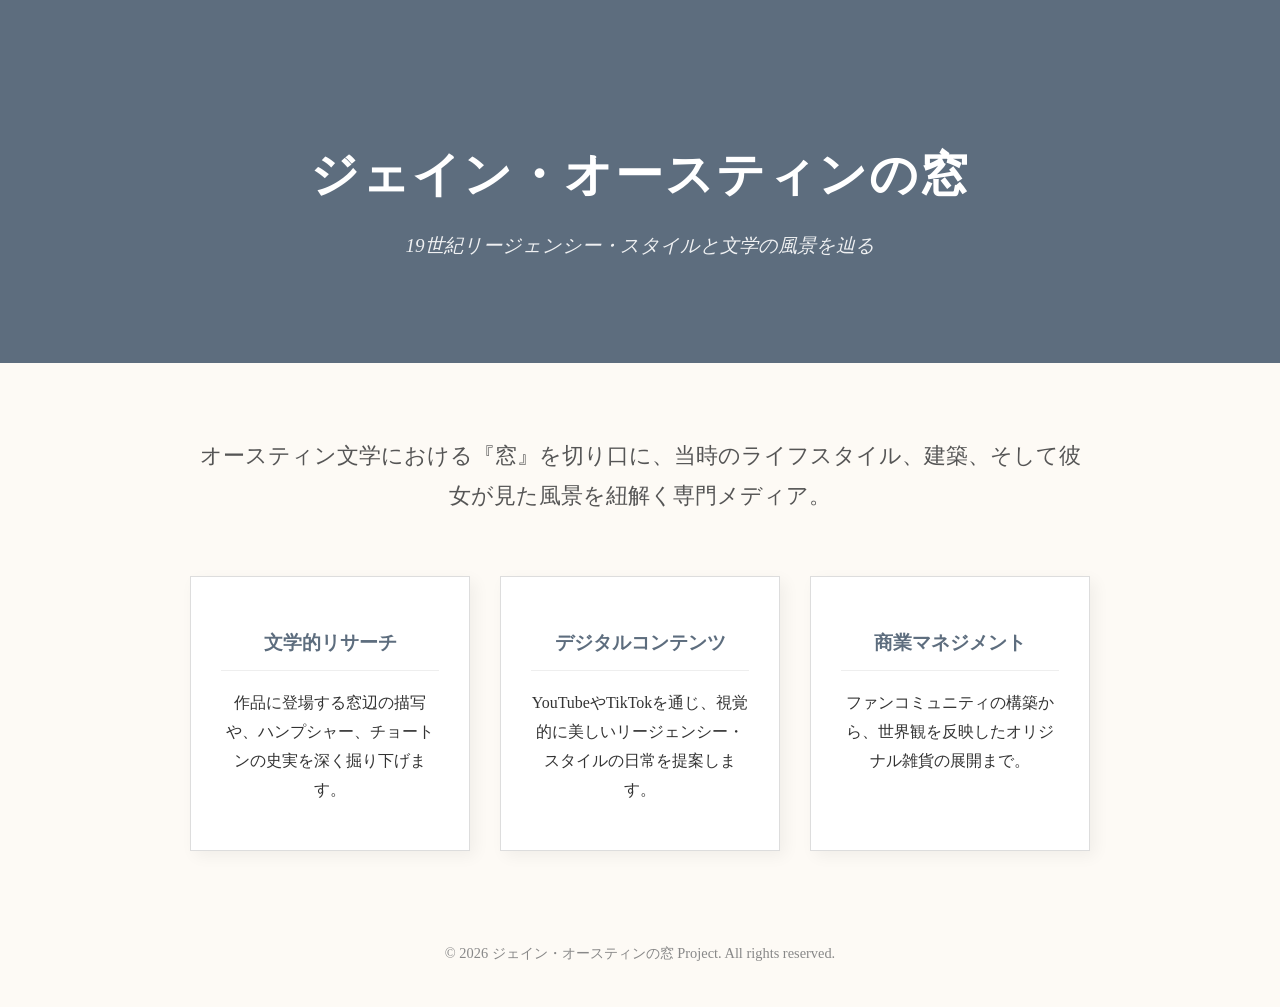
==== index.html @ fbbb4df1 "Initial commit: Jane Austen's Window site generator" ====
<!DOCTYPE html>
    <html lang="ja">
    <head>
        <meta charset="UTF-8">
        <meta name="viewport" content="width=device-width, initial-scale=1.0">
        <title>ジェイン・オースティンの窓</title>
        <style>
            body {
                font-family: 'Georgia', 'Times New Roman', serif;
                background-color: #fdfaf5;
                color: #333;
                line-height: 1.8;
                margin: 0;
                padding: 0;
            }
            header {
                text-align: center;
                padding: 100px 20px;
                background-color: #5d6d7e;
                color: white;
            }
            h1 { font-size: 3em; margin-bottom: 10px; letter-spacing: 2px; }
            .subtitle { font-style: italic; font-size: 1.2em; opacity: 0.9; }
            .container { max-width: 900px; margin: 0 auto; padding: 50px 20px; }
            .concept { text-align: center; font-size: 1.4em; margin-bottom: 60px; color: #555; }
            .grid { display: grid; grid-template-columns: repeat(auto-fit, minmax(250px, 1fr)); gap: 30px; }
            .card {
                background: white;
                padding: 30px;
                border: 1px solid #ddd;
                box-shadow: 5px 5px 15px rgba(0,0,0,0.05);
                text-align: center;
                transition: transform 0.3s;
            }
            .card:hover { transform: translateY(-10px); }
            .card h3 { color: #5d6d7e; border-bottom: 1px solid #eee; padding-bottom: 10px; }
            footer { text-align: center; padding: 40px; font-size: 0.9em; color: #888; }
        </style>
    </head>
    <body>
        <header>
            <h1>ジェイン・オースティンの窓</h1>
            <div class="subtitle">19世紀リージェンシー・スタイルと文学の風景を辿る</div>
        </header>
        <div class="container">
            <p class="concept">オースティン文学における『窓』を切り口に、当時のライフスタイル、建築、そして彼女が見た風景を紐解く専門メディア。</p>
            <div class="grid">
                <div class="card"><h3>文学的リサーチ</h3><p>作品に登場する窓辺の描写や、ハンプシャー、チョートンの史実を深く掘り下げます。</p></div><div class="card"><h3>デジタルコンテンツ</h3><p>YouTubeやTikTokを通じ、視覚的に美しいリージェンシー・スタイルの日常を提案します。</p></div><div class="card"><h3>商業マネジメント</h3><p>ファンコミュニティの構築から、世界観を反映したオリジナル雑貨の展開まで。</p></div>
            </div>
        </div>
        <footer>
            &copy; 2026 ジェイン・オースティンの窓 Project. All rights reserved.
        </footer>
    </body>
    </html>
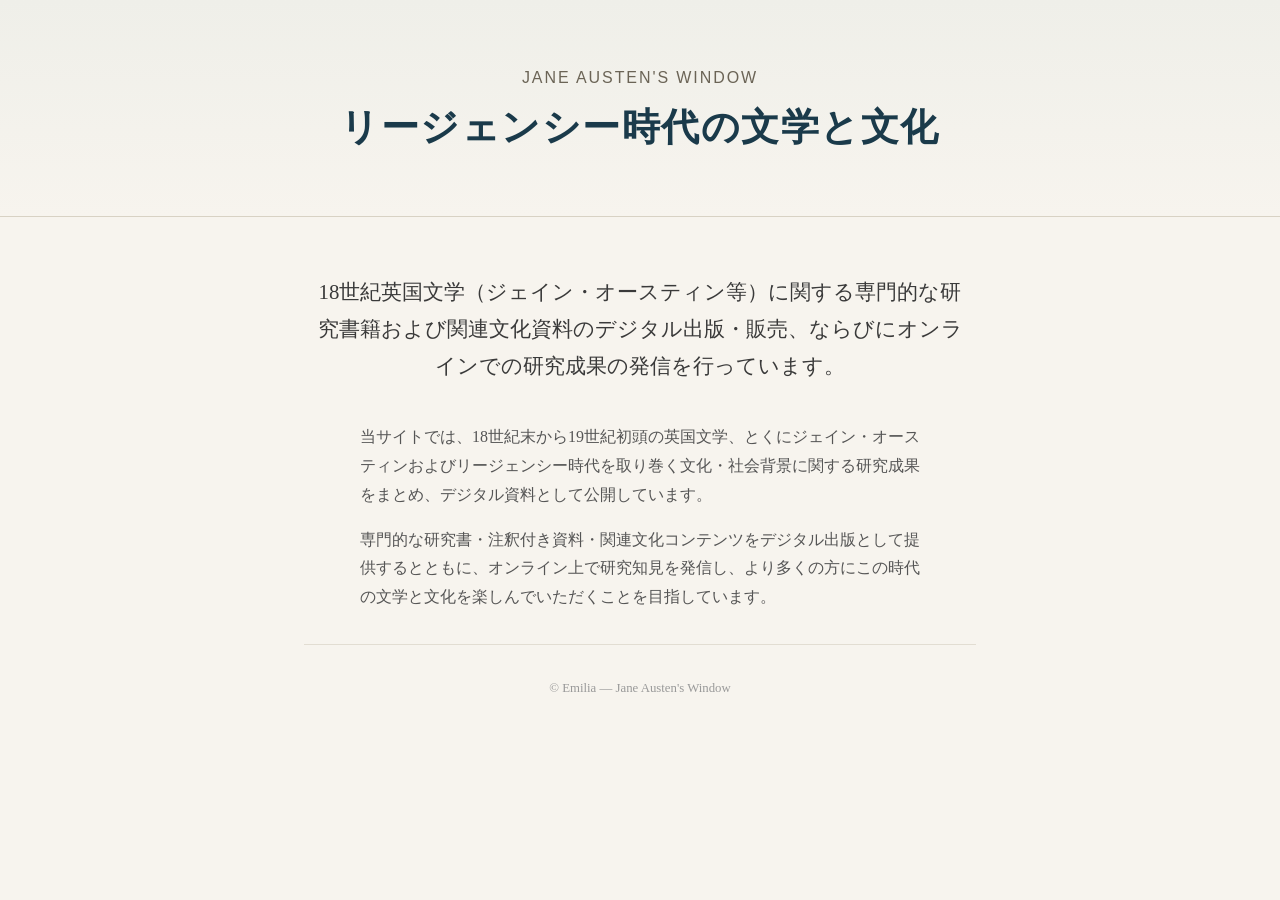
==== commit 8a6beec4: "Add Search Console verification meta tags (Google + Bing)" ====
--- a/index.html
+++ b/index.html
@@ -1,57 +1,90 @@
+<!DOCTYPE html>
+<html lang="ja">
+<head>
+  <meta charset="UTF-8" />
+  <meta name="viewport" content="width=device-width, initial-scale=1.0" />
+  <meta name="google-site-verification" content="xGAwkhV1ob1bJcfaBiIrA6Kj3ZLJFBhFjrXbIPzJarM" />
+  <meta name="msvalidate.01" content="890E3958A954E28F83073411686530C4" />
+  <title>リージェンシー時代の文学と文化 — Emilia</title>
+  <style>
+    * { margin: 0; padding: 0; box-sizing: border-box; }
+    body {
+      font-family: 'Georgia', 'Hiragino Mincho ProN', 'Yu Mincho', serif;
+      background: #f7f4ee;
+      color: #2b2b2b;
+      line-height: 1.8;
+    }
+    .hero {
+      background: linear-gradient(180deg, #efefe9 0%, #f7f4ee 100%);
+      border-bottom: 1px solid #d8d2c4;
+      text-align: center;
+      padding: 4rem 1.5rem 3rem;
+    }
+    .hero h1 {
+      font-size: 2.4rem;
+      font-weight: 700;
+      letter-spacing: 0.04em;
+      color: #1a3a4a;
+      margin-bottom: 0.35rem;
+    }
+    .hero .sub {
+      font-size: 1rem;
+      color: #6b6456;
+      letter-spacing: 0.12em;
+      text-transform: uppercase;
+      font-family: 'Helvetica Neue', 'Arial', sans-serif;
+    }
+    .main {
+      max-width: 720px;
+      margin: 0 auto;
+      padding: 3.5rem 1.5rem 5rem;
+      text-align: center;
+    }
+    .summary {
+      font-size: 1.3rem;
+      color: #3a3a3a;
+      margin-bottom: 2.4rem;
+      padding: 0 0.5rem;
+    }
+    .about {
+      text-align: left;
+      max-width: 560px;
+      margin: 0 auto 2rem;
+      font-size: 1rem;
+      color: #555;
+    }
+    .about p { margin-bottom: 1rem; }
+    .footer {
+      text-align: center;
+      font-size: 0.8rem;
+      color: #999;
+      padding: 2rem 1rem;
+      border-top: 1px solid #e2ddd2;
+      margin-top: 2rem;
+    }
+  </style>
+</head>
+<body>
 
-    <!DOCTYPE html>
-    <html lang="ja">
-    <head>
-        <meta charset="UTF-8">
-        <meta name="viewport" content="width=device-width, initial-scale=1.0">
-        <title>ジェイン・オースティンの窓</title>
-        <style>
-            body {
-                font-family: 'Georgia', 'Times New Roman', serif;
-                background-color: #fdfaf5;
-                color: #333;
-                line-height: 1.8;
-                margin: 0;
-                padding: 0;
-            }
-            header {
-                text-align: center;
-                padding: 100px 20px;
-                background-color: #5d6d7e;
-                color: white;
-            }
-            h1 { font-size: 3em; margin-bottom: 10px; letter-spacing: 2px; }
-            .subtitle { font-style: italic; font-size: 1.2em; opacity: 0.9; }
-            .container { max-width: 900px; margin: 0 auto; padding: 50px 20px; }
-            .concept { text-align: center; font-size: 1.4em; margin-bottom: 60px; color: #555; }
-            .grid { display: grid; grid-template-columns: repeat(auto-fit, minmax(250px, 1fr)); gap: 30px; }
-            .card {
-                background: white;
-                padding: 30px;
-                border: 1px solid #ddd;
-                box-shadow: 5px 5px 15px rgba(0,0,0,0.05);
-                text-align: center;
-                transition: transform 0.3s;
-            }
-            .card:hover { transform: translateY(-10px); }
-            .card h3 { color: #5d6d7e; border-bottom: 1px solid #eee; padding-bottom: 10px; }
-            footer { text-align: center; padding: 40px; font-size: 0.9em; color: #888; }
-        </style>
-    </head>
-    <body>
-        <header>
-            <h1>ジェイン・オースティンの窓</h1>
-            <div class="subtitle">19世紀リージェンシー・スタイルと文学の風景を辿る</div>
-        </header>
-        <div class="container">
-            <p class="concept">オースティン文学における『窓』を切り口に、当時のライフスタイル、建築、そして彼女が見た風景を紐解く専門メディア。</p>
-            <div class="grid">
-                <div class="card"><h3>文学的リサーチ</h3><p>作品に登場する窓辺の描写や、ハンプシャー、チョートンの史実を深く掘り下げます。</p></div><div class="card"><h3>デジタルコンテンツ</h3><p>YouTubeやTikTokを通じ、視覚的に美しいリージェンシー・スタイルの日常を提案します。</p></div><div class="card"><h3>商業マネジメント</h3><p>ファンコミュニティの構築から、世界観を反映したオリジナル雑貨の展開まで。</p></div>
-            </div>
-        </div>
-        <footer>
-            &copy; 2026 ジェイン・オースティンの窓 Project. All rights reserved.
-        </footer>
-    </body>
-    </html>
-    +  <header class="hero">
+    <p class="sub">Jane Austen's Window</p>
+    <h1>リージェンシー時代の文学と文化</h1>
+  </header>
+
+  <main class="main">
+    <p class="summary">
+      18世紀英国文学（ジェイン・オースティン等）に関する専門的な研究書籍および関連文化資料のデジタル出版・販売、ならびにオンラインでの研究成果の発信を行っています。
+    </p>
+
+    <section class="about">
+      <p>当サイトでは、18世紀末から19世紀初頭の英国文学、とくにジェイン・オースティンおよびリージェンシー時代を取り巻く文化・社会背景に関する研究成果をまとめ、デジタル資料として公開しています。</p>
+      <p>専門的な研究書・注釈付き資料・関連文化コンテンツをデジタル出版として提供するとともに、オンライン上で研究知見を発信し、より多くの方にこの時代の文学と文化を楽しんでいただくことを目指しています。</p>
+    </section>
+
+    <div class="footer">
+      © Emilia — Jane Austen's Window
+    </div>
+  </main>
+
+</body>
+</html>
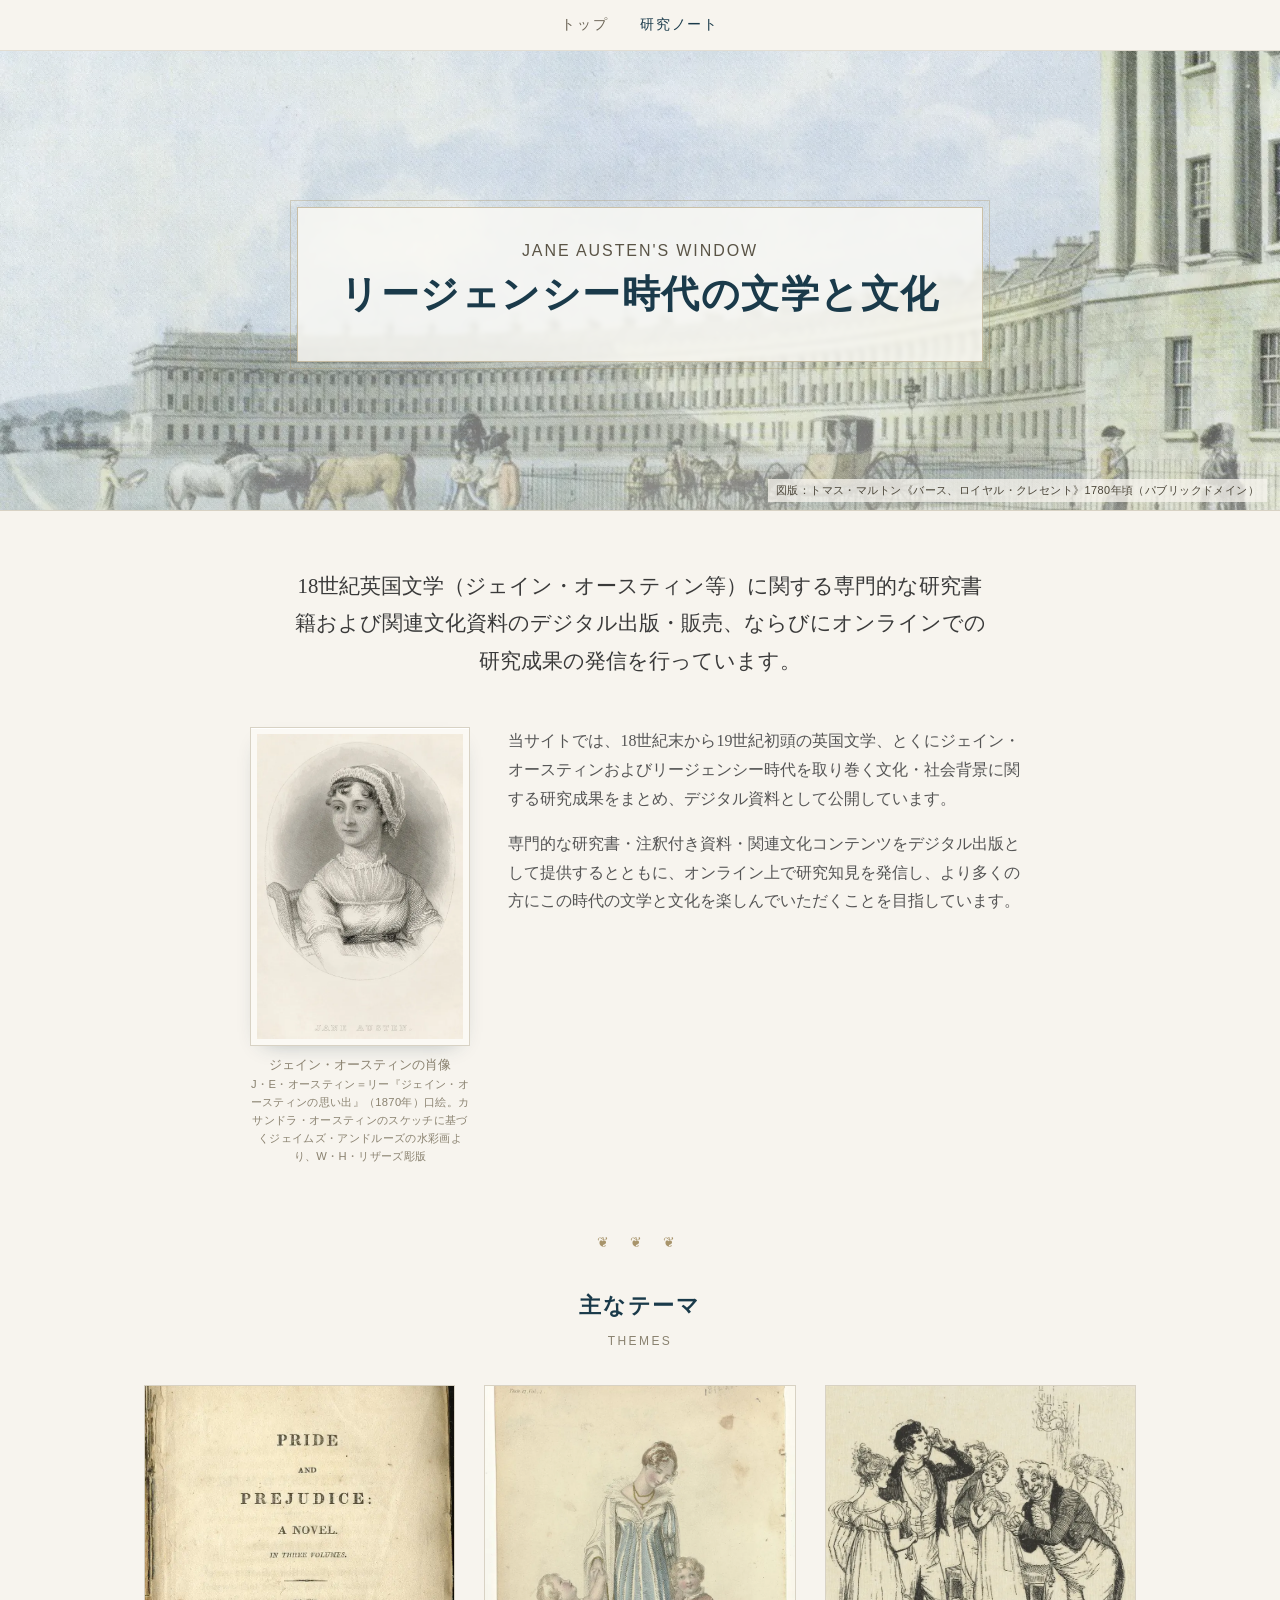
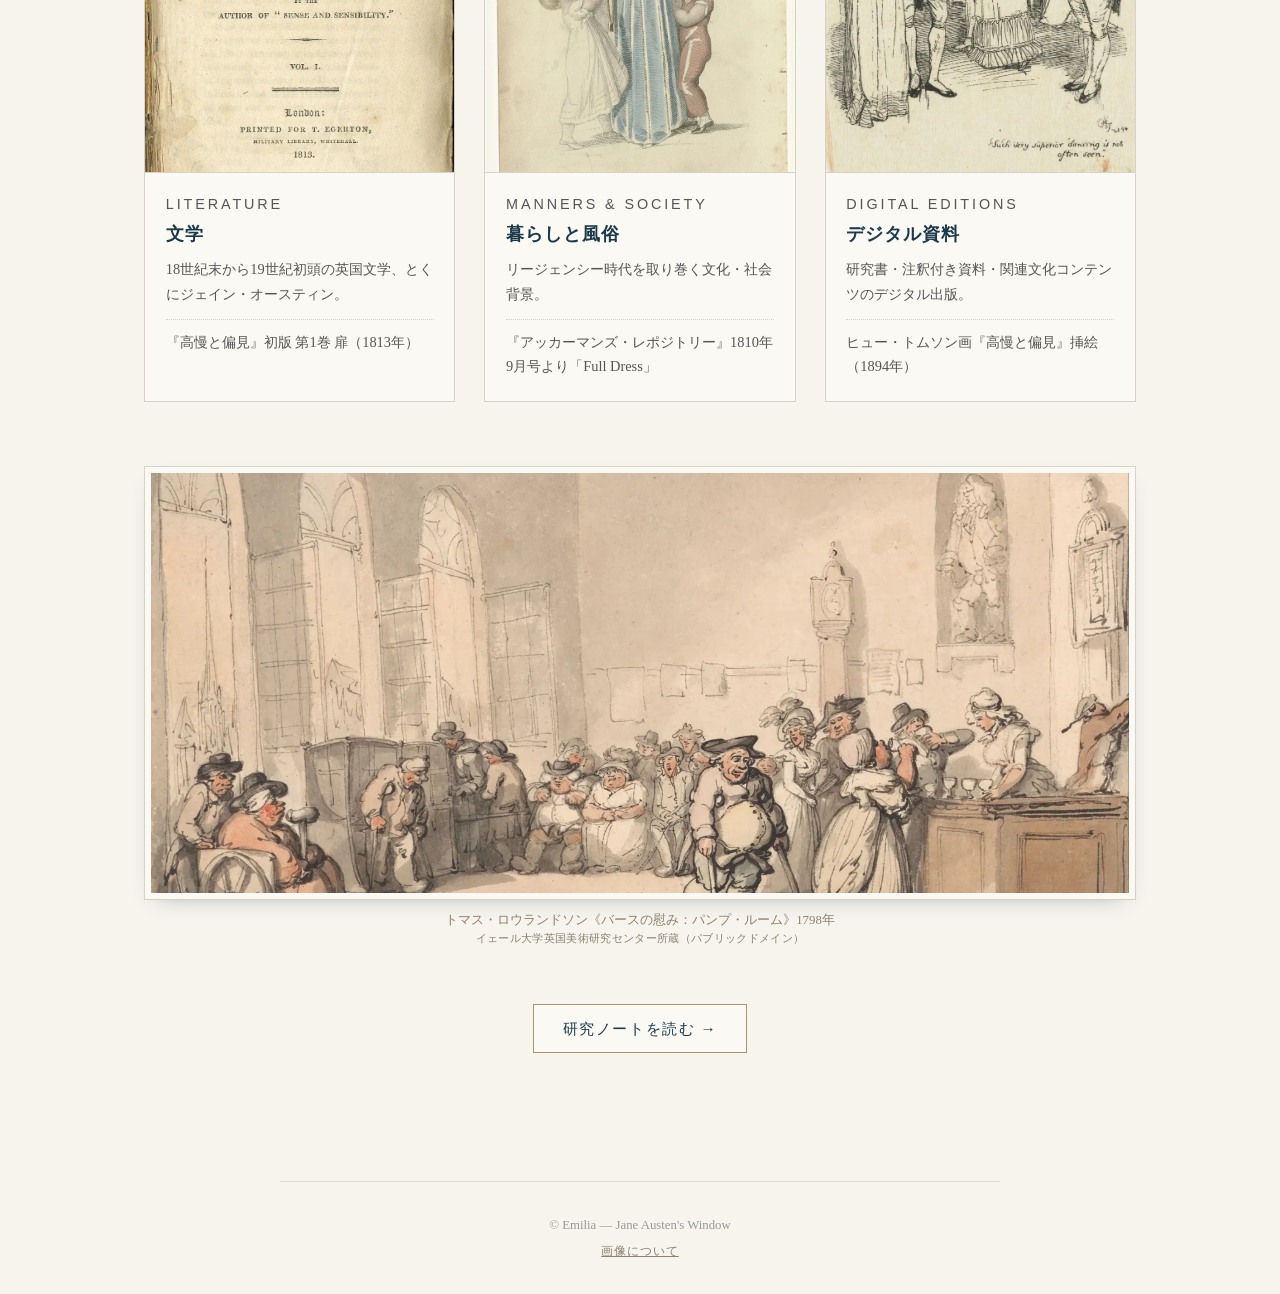
==== commit 0db47c7d: "Replace the homepage with the redesigned static site. Serve the archive's HTML, CSS, images, notes, " ====
--- a/index.html
+++ b/index.html
@@ -5,86 +5,197 @@
   <meta name="viewport" content="width=device-width, initial-scale=1.0" />
   <meta name="google-site-verification" content="xGAwkhV1ob1bJcfaBiIrA6Kj3ZLJFBhFjrXbIPzJarM" />
   <meta name="msvalidate.01" content="890E3958A954E28F83073411686530C4" />
-  <title>リージェンシー時代の文学と文化 — Emilia</title>
-  <style>
-    * { margin: 0; padding: 0; box-sizing: border-box; }
-    body {
-      font-family: 'Georgia', 'Hiragino Mincho ProN', 'Yu Mincho', serif;
-      background: #f7f4ee;
-      color: #2b2b2b;
-      line-height: 1.8;
+  <title>リージェンシー時代の文学と文化 — Emilia | Jane Austen's Window</title>
+  <meta name="description" content="ジェイン・オースティンをはじめとする18世紀英国文学と、リージェンシー時代の文化・社会背景に関する研究書籍・関連文化資料のデジタル出版と、研究成果の発信を行っています。" />
+  <link rel="canonical" href="https://emmilia-sato.vercel.app/" />
+  <meta name="author" content="Emilia" />
+  <meta name="theme-color" content="#f7f4ee" />
+
+  <!-- Open Graph / Twitter -->
+  <meta property="og:type" content="website" />
+  <meta property="og:site_name" content="リージェンシー時代の文学と文化 — Emilia" />
+  <meta property="og:locale" content="ja_JP" />
+  <meta property="og:title" content="リージェンシー時代の文学と文化 — Emilia | Jane Austen's Window" />
+  <meta property="og:description" content="ジェイン・オースティンをはじめとする18世紀英国文学と、リージェンシー時代の文化・社会背景に関する研究書籍・関連文化資料のデジタル出版と、研究成果の発信を行っています。" />
+  <meta property="og:url" content="https://emmilia-sato.vercel.app/" />
+  <meta property="og:image" content="https://emmilia-sato.vercel.app/assets/img/og-top.jpg" />
+  <meta property="og:image:width" content="1200" />
+  <meta property="og:image:height" content="630" />
+  <meta property="og:image:alt" content="トマス・マルトンによるバースのロイヤル・クレセントの水彩画（1780年頃）" />
+  <meta name="twitter:card" content="summary_large_image" />
+  <meta name="twitter:title" content="リージェンシー時代の文学と文化 — Emilia | Jane Austen's Window" />
+  <meta name="twitter:description" content="ジェイン・オースティンをはじめとする18世紀英国文学と、リージェンシー時代の文化・社会背景に関する研究書籍・関連文化資料のデジタル出版と、研究成果の発信を行っています。" />
+  <meta name="twitter:image" content="https://emmilia-sato.vercel.app/assets/img/og-top.jpg" />
+  <meta name="twitter:image:alt" content="トマス・マルトンによるバースのロイヤル・クレセントの水彩画（1780年頃）" />
+
+  <link rel="icon" href="/favicon-32.png" sizes="32x32" type="image/png" />
+  <link rel="icon" href="/favicon.svg" type="image/svg+xml" />
+  <link rel="apple-touch-icon" href="/apple-touch-icon.png" />
+  <link rel="preload" as="image" href="/assets/img/hero-royal-crescent.webp" imagesrcset="/assets/img/hero-royal-crescent-800.webp 800w, /assets/img/hero-royal-crescent.webp 1600w" imagesizes="100vw" type="image/webp" fetchpriority="high" />
+  <link rel="stylesheet" href="/assets/site.css" />
+  <script type="application/ld+json">
+{
+  "@context": "https://schema.org",
+  "@graph": [
+    {
+      "@type": "WebSite",
+      "@id": "https://emmilia-sato.vercel.app/#website",
+      "url": "https://emmilia-sato.vercel.app/",
+      "name": "リージェンシー時代の文学と文化 — Emilia",
+      "alternateName": "Jane Austen's Window",
+      "inLanguage": "ja",
+      "publisher": {
+        "@id": "https://emmilia-sato.vercel.app/#person"
+      }
+    },
+    {
+      "@type": "Person",
+      "@id": "https://emmilia-sato.vercel.app/#person",
+      "name": "Emilia",
+      "url": "https://emmilia-sato.vercel.app/",
+      "description": "18世紀英国文学（ジェイン・オースティン等）およびリージェンシー時代の文化に関する研究・デジタル出版",
+      "knowsAbout": [
+        "ジェイン・オースティン",
+        "18世紀英国文学",
+        "リージェンシー時代"
+      ],
+      "subjectOf": {
+        "@id": "https://emmilia-sato.vercel.app/#book-austen-method"
+      }
+    },
+    {
+      "@type": "Book",
+      "@id": "https://emmilia-sato.vercel.app/#book-austen-method",
+      "name": "ジェイン・オースティンの手法について―風景描写を中心に―",
+      "author": {
+        "@id": "https://emmilia-sato.vercel.app/#person"
+      },
+      "publisher": {
+        "@type": "Organization",
+        "name": "ブイツーソリューション"
+      },
+      "isbn": "978-4-434-04318-5",
+      "inLanguage": "ja"
     }
-    .hero {
-      background: linear-gradient(180deg, #efefe9 0%, #f7f4ee 100%);
-      border-bottom: 1px solid #d8d2c4;
-      text-align: center;
-      padding: 4rem 1.5rem 3rem;
-    }
-    .hero h1 {
-      font-size: 2.4rem;
-      font-weight: 700;
-      letter-spacing: 0.04em;
-      color: #1a3a4a;
-      margin-bottom: 0.35rem;
-    }
-    .hero .sub {
-      font-size: 1rem;
-      color: #6b6456;
-      letter-spacing: 0.12em;
-      text-transform: uppercase;
-      font-family: 'Helvetica Neue', 'Arial', sans-serif;
-    }
-    .main {
-      max-width: 720px;
-      margin: 0 auto;
-      padding: 3.5rem 1.5rem 5rem;
-      text-align: center;
-    }
-    .summary {
-      font-size: 1.3rem;
-      color: #3a3a3a;
-      margin-bottom: 2.4rem;
-      padding: 0 0.5rem;
-    }
-    .about {
-      text-align: left;
-      max-width: 560px;
-      margin: 0 auto 2rem;
-      font-size: 1rem;
-      color: #555;
-    }
-    .about p { margin-bottom: 1rem; }
-    .footer {
-      text-align: center;
-      font-size: 0.8rem;
-      color: #999;
-      padding: 2rem 1rem;
-      border-top: 1px solid #e2ddd2;
-      margin-top: 2rem;
-    }
-  </style>
+  ]
+}
+  </script>
 </head>
 <body>
 
-  <header class="hero">
-    <p class="sub">Jane Austen's Window</p>
-    <h1>リージェンシー時代の文学と文化</h1>
+  <nav class="site-nav" aria-label="サイト内ナビゲーション">
+    <ul>
+      <li><a href="/" aria-current="page">トップ</a></li>
+      <li><a href="/notes/">研究ノート</a></li>
+    </ul>
+  </nav>
+
+  <header class="hero has-image">
+    <picture class="hero-media">
+      <source type="image/webp" srcset="/assets/img/hero-royal-crescent-800.webp 800w, /assets/img/hero-royal-crescent.webp 1600w" sizes="100vw" />
+      <img src="/assets/img/hero-royal-crescent.jpg" srcset="/assets/img/hero-royal-crescent-800.jpg 800w, /assets/img/hero-royal-crescent.jpg 1600w" sizes="100vw" width="1600" height="1113" fetchpriority="high"
+           alt="トマス・マルトンによるバースのロイヤル・クレセントの水彩画（1780年頃）。弧を描く石造りの建物の前の芝地に、馬や散策する人々が描かれている。" />
+    </picture>
+    <div class="hero-panel">
+      <p class="sub">Jane Austen's Window</p>
+      <h1><span class="nowrap">リージェンシー時代の</span><span class="nowrap">文学と文化</span></h1>
+    </div>
+    <p class="hero-credit">図版：トマス・マルトン《バース、ロイヤル・クレセント》1780年頃（パブリックドメイン）</p>
   </header>
 
-  <main class="main">
+  <main class="main wide">
     <p class="summary">
       18世紀英国文学（ジェイン・オースティン等）に関する専門的な研究書籍および関連文化資料のデジタル出版・販売、ならびにオンラインでの研究成果の発信を行っています。
     </p>
 
-    <section class="about">
-      <p>当サイトでは、18世紀末から19世紀初頭の英国文学、とくにジェイン・オースティンおよびリージェンシー時代を取り巻く文化・社会背景に関する研究成果をまとめ、デジタル資料として公開しています。</p>
-      <p>専門的な研究書・注釈付き資料・関連文化コンテンツをデジタル出版として提供するとともに、オンライン上で研究知見を発信し、より多くの方にこの時代の文学と文化を楽しんでいただくことを目指しています。</p>
-    </section>
-
-    <div class="footer">
-      © Emilia — Jane Austen's Window
+    <div class="about-grid">
+      <figure class="framed">
+        <picture>
+          <source type="image/webp" srcset="/assets/img/portrait-jane-austen-1870.webp" />
+          <img src="/assets/img/portrait-jane-austen-1870.jpg" width="600" height="887" loading="lazy" decoding="async"
+               alt="ジェイン・オースティンの肖像版画。楕円の枠の中で、フリルのついた室内帽をかぶり椅子に腰掛ける女性。下に「JANE AUSTEN」の文字。" />
+        </picture>
+        <figcaption>ジェイン・オースティンの肖像<span class="credit">J・E・オースティン＝リー『ジェイン・オースティンの思い出』（1870年）口絵。カサンドラ・オースティンのスケッチに基づくジェイムズ・アンドルーズの水彩画より、W・H・リザーズ彫版</span></figcaption>
+      </figure>
+
+      <section class="about">
+        <p>当サイトでは、18世紀末から19世紀初頭の英国文学、とくにジェイン・オースティンおよびリージェンシー時代を取り巻く文化・社会背景に関する研究成果をまとめ、デジタル資料として公開しています。</p>
+        <p>専門的な研究書・注釈付き資料・関連文化コンテンツをデジタル出版として提供するとともに、オンライン上で研究知見を発信し、より多くの方にこの時代の文学と文化を楽しんでいただくことを目指しています。</p>
+      </section>
+    </div>
+
+    <p class="ornament" aria-hidden="true">❦ ❦ ❦</p>
+    <h2 class="section-title">主なテーマ</h2>
+    <p class="section-sub">Themes</p>
+
+    <div class="cards">
+      <article class="card">
+        <div class="card-img">
+          <picture>
+            <source type="image/webp" srcset="/assets/img/card-pp-title-page.webp" />
+            <img src="/assets/img/card-pp-title-page.jpg" width="800" height="1292" loading="lazy" decoding="async"
+                 alt="『高慢と偏見』初版（1813年）第1巻の扉。「PRIDE AND PREJUDICE: A NOVEL. IN THREE VOLUMES.」と印刷されている。" />
+          </picture>
+        </div>
+        <div class="card-body">
+          <p class="card-kicker">Literature</p>
+          <h3>文学</h3>
+          <p>18世紀末から19世紀初頭の英国文学、とくにジェイン・オースティン。</p>
+          <p class="caption">『高慢と偏見』初版 第1巻 扉（1813年）</p>
+        </div>
+      </article>
+
+      <article class="card">
+        <div class="card-img">
+          <picture>
+            <source type="image/webp" srcset="/assets/img/card-ackermann-1810.webp" />
+            <img src="/assets/img/card-ackermann-1810.jpg" width="800" height="1239" loading="lazy" decoding="async"
+                 alt="『アッカーマンズ・レポジトリー』1810年9月号のファッション・プレート「Full Dress」。ハイウエストのドレスを着た女性と二人の子ども。" />
+          </picture>
+        </div>
+        <div class="card-body">
+          <p class="card-kicker">Manners &amp; Society</p>
+          <h3>暮らしと風俗</h3>
+          <p>リージェンシー時代を取り巻く文化・社会背景。</p>
+          <p class="caption">『アッカーマンズ・レポジトリー』1810年9月号より「Full Dress」</p>
+        </div>
+      </article>
+
+      <article class="card">
+        <div class="card-img">
+          <picture>
+            <source type="image/webp" srcset="/assets/img/card-thomson-dancing.webp" />
+            <img src="/assets/img/card-thomson-dancing.jpg" width="800" height="931" loading="lazy" decoding="async"
+                 alt="ヒュー・トムソンによる『高慢と偏見』（1894年版）の挿絵の原画。舞踏会で紳士たちと若い女性たちが言葉を交わしている。" />
+          </picture>
+        </div>
+        <div class="card-body">
+          <p class="card-kicker">Digital Editions</p>
+          <h3>デジタル資料</h3>
+          <p>研究書・注釈付き資料・関連文化コンテンツのデジタル出版。</p>
+          <p class="caption">ヒュー・トムソン画『高慢と偏見』挿絵（1894年）</p>
+        </div>
+      </article>
+    </div>
+
+    <figure class="band framed">
+      <picture>
+        <source type="image/webp" srcset="/assets/img/band-pump-room-800.webp 800w, /assets/img/band-pump-room.webp 1600w" sizes="(max-width: 1100px) 100vw, 1040px" />
+        <img src="/assets/img/band-pump-room.jpg" srcset="/assets/img/band-pump-room-800.jpg 800w, /assets/img/band-pump-room.jpg 1600w" sizes="(max-width: 1100px) 100vw, 1040px" width="1600" height="1000" loading="lazy" decoding="async"
+             alt="トマス・ロウランドソンの水彩画《バースの慰み：パンプ・ルーム》（1798年）。広間に大勢の人々が集い、語らう様子。" />
+      </picture>
+      <figcaption>トマス・ロウランドソン《バースの慰み：パンプ・ルーム》1798年<span class="credit">イェール大学英国美術研究センター所蔵（パブリックドメイン）</span></figcaption>
+    </figure>
+
+    <div class="notes-link">
+      <a href="/notes/">研究ノートを読む &rarr;</a>
     </div>
   </main>
+
+  <footer class="footer">
+    © Emilia — Jane Austen's Window
+    <span class="credits-link"><a href="/credits/">画像について</a></span>
+  </footer>
 
 </body>
 </html>
--- a/assets/site.css
+++ b/assets/site.css
@@ -0,0 +1,417 @@
+/* サイト共通スタイル — 元のトップページの配色・書体を基準にしています */
+* { margin: 0; padding: 0; box-sizing: border-box; }
+:root {
+  --ink: #2b2b2b;
+  --navy: #1a3a4a;
+  --paper: #f7f4ee;
+  --paper-2: #efefe9;
+  --cream: #fbf9f4;
+  --rule: #e2ddd2;
+  --rule-2: #d8d2c4;
+  --gold: #a8946b;
+  --muted: #6b6456;
+  --muted-2: #8a8270;
+  --serif: 'Georgia', 'Hiragino Mincho ProN', 'Yu Mincho', serif;
+  --sans: 'Helvetica Neue', 'Arial', sans-serif;
+}
+body {
+  font-family: var(--serif);
+  background: var(--paper);
+  color: var(--ink);
+  line-height: 1.8;
+}
+img { max-width: 100%; height: auto; display: block; }
+a { color: var(--navy); }
+
+/* ---------- ナビゲーション ---------- */
+.site-nav {
+  background: var(--paper);
+  border-bottom: 1px solid var(--rule);
+  font-family: var(--sans);
+  font-size: 0.85rem;
+  letter-spacing: 0.12em;
+  position: relative;
+  z-index: 2;
+}
+.site-nav ul {
+  list-style: none;
+  display: flex;
+  justify-content: center;
+  flex-wrap: wrap;
+  gap: 0.4rem 2rem;
+  max-width: 720px;
+  margin: 0 auto;
+  padding: 0.8rem 1.5rem;
+}
+.site-nav a {
+  color: var(--navy);
+  text-decoration: none;
+  padding-bottom: 2px;
+  border-bottom: 1px solid transparent;
+}
+.site-nav a:hover, .site-nav a:focus { border-bottom-color: var(--gold); }
+.site-nav a[aria-current="page"] { color: var(--muted); }
+
+/* ---------- 見出し帯（画像なし） ---------- */
+.hero {
+  background: linear-gradient(180deg, var(--paper-2) 0%, var(--paper) 100%);
+  border-bottom: 1px solid var(--rule-2);
+  text-align: center;
+  padding: 4rem 1.5rem 3rem;
+  position: relative;
+}
+.hero h1 {
+  font-size: 2.4rem;
+  font-weight: 700;
+  letter-spacing: 0.04em;
+  color: var(--navy);
+  margin-bottom: 0.35rem;
+  line-height: 1.5;
+}
+.hero .sub {
+  font-size: 1rem;
+  color: var(--muted);
+  letter-spacing: 0.12em;
+  text-transform: uppercase;
+  font-family: var(--sans);
+}
+.hero .lead { margin-top: 0.6rem; font-size: 0.95rem; color: #555; }
+
+/* ---------- 見出し帯（背景画像つき） ---------- */
+.hero.has-image {
+  overflow: hidden;
+  min-height: 460px;
+  display: flex;
+  align-items: center;
+  justify-content: center;
+  padding: 5rem 1.5rem 4.5rem;
+  background: var(--paper-2);
+}
+.hero.has-image.compact { min-height: 340px; padding: 4rem 1.5rem 3.5rem; }
+.hero-media, .hero-media img {
+  position: absolute;
+  inset: 0;
+  width: 100%;
+  height: 100%;
+}
+.hero-media img { object-fit: cover; object-position: center 72%; }
+/* 文字を読みやすくするための柔らかい生成り色のヴェール */
+.hero.has-image::after {
+  content: "";
+  position: absolute;
+  inset: 0;
+  background:
+    radial-gradient(ellipse at center, rgba(247,244,238,0.55) 0%, rgba(247,244,238,0.30) 55%, rgba(247,244,238,0.08) 100%),
+    linear-gradient(180deg, rgba(247,244,238,0.10) 0%, rgba(247,244,238,0) 65%, rgba(247,244,238,0.45) 100%);
+}
+.hero-panel {
+  position: relative;
+  z-index: 1;
+  max-width: 820px;
+  padding: 1.8rem 2.6rem 2rem;
+  background: rgba(251,249,244,0.82);
+  border: 1px solid rgba(168,148,107,0.55);
+  outline: 1px solid rgba(168,148,107,0.35);
+  outline-offset: 6px;
+  backdrop-filter: blur(2px);
+}
+.hero-panel .sub { color: #5a5446; }
+.hero-credit {
+  position: absolute;
+  z-index: 1;
+  right: 0.8rem;
+  bottom: 0.5rem;
+  font-family: var(--sans);
+  font-size: 0.68rem;
+  letter-spacing: 0.04em;
+  color: #4a4538;
+  background: rgba(247,244,238,0.75);
+  padding: 0.1rem 0.5rem;
+}
+
+/* ---------- 共通の本文枠 ---------- */
+.main {
+  max-width: 720px;
+  margin: 0 auto;
+  padding: 3.5rem 1.5rem 4rem;
+}
+.main.wide { max-width: 1040px; }
+.center { text-align: center; }
+
+.ornament {
+  text-align: center;
+  color: var(--gold);
+  letter-spacing: 0.6em;
+  font-size: 0.9rem;
+  margin: 0 0 2rem;
+  user-select: none;
+}
+.section-title {
+  text-align: center;
+  font-size: 1.35rem;
+  color: var(--navy);
+  letter-spacing: 0.08em;
+  margin-bottom: 0.3rem;
+}
+.section-title + .section-sub {
+  text-align: center;
+  font-family: var(--sans);
+  font-size: 0.75rem;
+  letter-spacing: 0.2em;
+  text-transform: uppercase;
+  color: var(--muted-2);
+  margin-bottom: 2rem;
+}
+
+/* ---------- 図版・キャプション ---------- */
+figure { margin: 0; }
+.framed img {
+  border: 1px solid var(--rule-2);
+  box-shadow: 0 1px 0 #fff inset, 0 8px 22px -14px rgba(26,58,74,0.45);
+  background: var(--cream);
+  padding: 6px;
+}
+figcaption, .caption {
+  font-size: 0.8rem;
+  color: var(--muted-2);
+  line-height: 1.6;
+  margin-top: 0.6rem;
+}
+figcaption .credit, .caption .credit {
+  display: block;
+  font-family: var(--sans);
+  font-size: 0.7rem;
+  letter-spacing: 0.03em;
+}
+
+/* ---------- トップ：要約と紹介 ---------- */
+.summary {
+  font-size: 1.3rem;
+  color: #3a3a3a;
+  margin: 0 auto 3rem;
+  max-width: 720px;
+  text-align: center;
+  padding: 0 0.5rem;
+}
+.about-grid {
+  display: grid;
+  grid-template-columns: 220px 1fr;
+  gap: 2.4rem;
+  align-items: start;
+  max-width: 780px;
+  margin: 0 auto 4rem;
+}
+.about-grid figure { text-align: center; }
+.about { text-align: left; font-size: 1rem; color: #555; }
+.about p { margin-bottom: 1rem; }
+
+/* ---------- トップ：テーマのカード ---------- */
+.cards {
+  display: grid;
+  grid-template-columns: repeat(3, 1fr);
+  gap: 1.8rem;
+  margin-bottom: 4rem;
+}
+.card {
+  background: var(--cream);
+  border: 1px solid var(--rule-2);
+  display: flex;
+  flex-direction: column;
+}
+.card-img { aspect-ratio: 4 / 5; overflow: hidden; border-bottom: 1px solid var(--rule-2); background: var(--paper-2); }
+.card-img img { width: 100%; height: 100%; object-fit: cover; object-position: center 25%; transition: transform 0.6s ease; }
+.card:hover .card-img img { transform: scale(1.03); }
+.card-body { padding: 1.2rem 1.3rem 1.4rem; }
+.card-kicker {
+  font-family: var(--sans);
+  font-size: 0.7rem;
+  letter-spacing: 0.2em;
+  text-transform: uppercase;
+  color: var(--muted-2);
+}
+.card h3 { font-size: 1.15rem; color: var(--navy); margin: 0.1rem 0 0.4rem; letter-spacing: 0.05em; }
+.card p { font-size: 0.9rem; color: #555; line-height: 1.7; }
+.card .caption { margin-top: 0.8rem; padding-top: 0.6rem; border-top: 1px dotted var(--rule-2); }
+
+/* ---------- トップ：横長の図版帯 ---------- */
+.band { margin: 0 auto 3.5rem; max-width: 1040px; }
+.band img { width: 100%; aspect-ratio: 16 / 7; object-fit: cover; object-position: center 45%; }
+.band figcaption { text-align: center; }
+
+/* ---------- ボタン ---------- */
+.notes-link, .back-link { text-align: center; margin: 0 auto 2rem; }
+.notes-link a, .back-link a {
+  display: inline-block;
+  font-size: 0.95rem;
+  letter-spacing: 0.1em;
+  color: var(--navy);
+  text-decoration: none;
+  border: 1px solid var(--gold);
+  padding: 0.6rem 1.8rem;
+  background: var(--cream);
+  transition: background 0.2s;
+}
+.notes-link a:hover, .notes-link a:focus,
+.back-link a:hover, .back-link a:focus { background: #efe9dc; }
+.back-link { margin-top: 3rem; }
+
+/* ---------- 研究ノート一覧 ---------- */
+.note-list { list-style: none; }
+.note-item {
+  display: grid;
+  grid-template-columns: 200px 1fr;
+  gap: 1.6rem;
+  align-items: start;
+  border-bottom: 1px solid var(--rule);
+  padding: 1.8rem 0;
+}
+.note-item:first-child { border-top: 1px solid var(--rule); }
+.note-thumb { display: block; aspect-ratio: 4 / 3; overflow: hidden; border: 1px solid var(--rule-2); background: var(--cream); padding: 4px; }
+.note-thumb img { width: 100%; height: 100%; object-fit: cover; }
+.note-item time {
+  display: block;
+  font-family: var(--sans);
+  font-size: 0.8rem;
+  letter-spacing: 0.12em;
+  color: var(--muted-2);
+}
+.note-item h2 { font-size: 1.3rem; font-weight: 700; line-height: 1.5; margin: 0.25rem 0 0.5rem; }
+.note-item h2 a { text-decoration: none; color: var(--navy); }
+.note-item h2 a:hover, .note-item h2 a:focus { text-decoration: underline; text-decoration-color: var(--gold); text-underline-offset: 4px; }
+.note-item p { font-size: 0.95rem; color: #555; }
+.note-item .more {
+  display: inline-block;
+  margin-top: 0.4rem;
+  font-size: 0.85rem;
+  letter-spacing: 0.08em;
+  text-decoration: none;
+  color: var(--navy);
+  border-bottom: 1px solid var(--gold);
+}
+
+.label {
+  display: inline-block;
+  font-family: var(--sans);
+  font-size: 0.7rem;
+  letter-spacing: 0.1em;
+  color: #7a4a2a;
+  border: 1px solid #c9a98a;
+  background: #fbf3ea;
+  padding: 0 0.5em;
+  margin-left: 0.6em;
+  vertical-align: middle;
+  line-height: 1.7;
+}
+
+/* ---------- 記事ページ ---------- */
+.article-meta {
+  font-family: var(--sans);
+  font-size: 0.8rem;
+  letter-spacing: 0.12em;
+  color: var(--muted);
+  margin-top: 0.6rem;
+}
+.article-header-figure { max-width: 900px; margin: 0 auto 2.6rem; }
+.article-header-figure img { width: 100%; aspect-ratio: 16 / 8; object-fit: cover; }
+.article-header-figure figcaption { text-align: center; }
+.article-body { max-width: 640px; margin: 0 auto; }
+.article-body p { margin-bottom: 1.3rem; text-align: justify; }
+.article-body h2 {
+  font-size: 1.25rem;
+  color: var(--navy);
+  margin: 2.4rem 0 1rem;
+  padding-bottom: 0.3rem;
+  border-bottom: 1px solid var(--rule-2);
+}
+.article-body h3 { font-size: 1.05rem; color: var(--navy); margin: 1.8rem 0 0.8rem; }
+.article-body blockquote {
+  margin: 1.6rem 0;
+  padding: 0.8rem 1.4rem;
+  border-left: 3px solid var(--gold);
+  background: var(--cream);
+  color: #4a4a4a;
+}
+.article-body blockquote p:last-child { margin-bottom: 0; }
+.article-body ul, .article-body ol { margin: 0 0 1.3rem 1.6rem; }
+.article-body .notice {
+  border: 1px dashed #c9a98a;
+  background: #fbf3ea;
+  padding: 1rem 1.2rem;
+  margin-bottom: 2rem;
+  font-size: 0.95rem;
+  color: #6b4a2f;
+}
+.article-body .references { font-size: 0.9rem; color: #555; }
+/* 本文中の図版：中央 / 右寄せ（float-right） */
+.article-body figure { margin: 2rem auto; text-align: center; }
+.article-body figure img { margin: 0 auto; }
+.article-body figure.float-right { float: right; width: 42%; margin: 0.3rem 0 1rem 1.6rem; }
+.article-body::after { content: ""; display: block; clear: both; }
+
+/* ---------- フッター ---------- */
+.footer {
+  text-align: center;
+  font-size: 0.8rem;
+  color: #999;
+  padding: 2rem 1rem;
+  border-top: 1px solid var(--rule);
+  max-width: 720px;
+  margin: 2rem auto 0;
+}
+.footer .credits-link {
+  display: block;
+  margin-top: 0.3rem;
+  font-family: var(--sans);
+  font-size: 0.72rem;
+  letter-spacing: 0.08em;
+}
+.footer .credits-link a { color: var(--muted-2); }
+
+/* ---------- 画像について ---------- */
+.credits-list { list-style: none; }
+.credits-list li {
+  display: grid;
+  grid-template-columns: 96px 1fr;
+  gap: 1.2rem;
+  padding: 1.2rem 0;
+  border-bottom: 1px solid var(--rule);
+  font-size: 0.9rem;
+}
+.credits-list img { width: 96px; height: 96px; object-fit: cover; border: 1px solid var(--rule-2); }
+.credits-list dl { display: grid; grid-template-columns: 5.5em 1fr; gap: 0.1rem 0.6rem; }
+.credits-list dt { color: var(--muted-2); font-family: var(--sans); font-size: 0.75rem; padding-top: 0.2rem; }
+.credits-list dd { word-break: break-word; }
+.credits-list h2 { font-size: 1rem; color: var(--navy); margin-bottom: 0.3rem; line-height: 1.5; }
+
+/* ---------- スマートフォン ---------- */
+@media (max-width: 760px) {
+  .cards { grid-template-columns: 1fr; gap: 1.4rem; max-width: 420px; margin-left: auto; margin-right: auto; }
+  .card-img { aspect-ratio: 4 / 3; }
+  .about-grid { grid-template-columns: 1fr; gap: 1.6rem; }
+  .about-grid figure { max-width: 200px; margin: 0 auto; }
+}
+@media (max-width: 600px) {
+  .hero { padding: 3rem 1.2rem 2.4rem; }
+  .hero h1 { font-size: 1.6rem; }
+  .hero.has-image { min-height: 380px; padding: 3.4rem 1rem 3.2rem; }
+  .hero.has-image.compact { min-height: 280px; }
+  .hero-panel { padding: 1.3rem 1.2rem 1.4rem; }
+  .hero-credit { font-size: 0.6rem; right: 0.4rem; left: 0.4rem; text-align: center; }
+  .main { padding: 2.4rem 1.2rem 3rem; }
+  .summary { font-size: 1.1rem; }
+  .band img { aspect-ratio: 4 / 3; }
+  .note-item { grid-template-columns: 1fr; gap: 0.9rem; }
+  .note-thumb { aspect-ratio: 16 / 9; }
+  .note-item h2 { font-size: 1.15rem; }
+  .article-body p { text-align: left; }
+  .article-body figure.float-right { float: none; width: auto; max-width: 280px; margin: 1.6rem auto; }
+  .article-header-figure img { aspect-ratio: 4 / 3; }
+  .label { margin-left: 0.3em; }
+  .credits-list li { grid-template-columns: 64px 1fr; }
+  .credits-list img { width: 64px; height: 64px; }
+  .credits-list dl { grid-template-columns: 1fr; }
+}
+@media (max-width: 420px) {
+  .hero.has-image h1 { font-size: 1.38rem; letter-spacing: 0.02em; }
+}
+.nowrap { display: inline-block; }
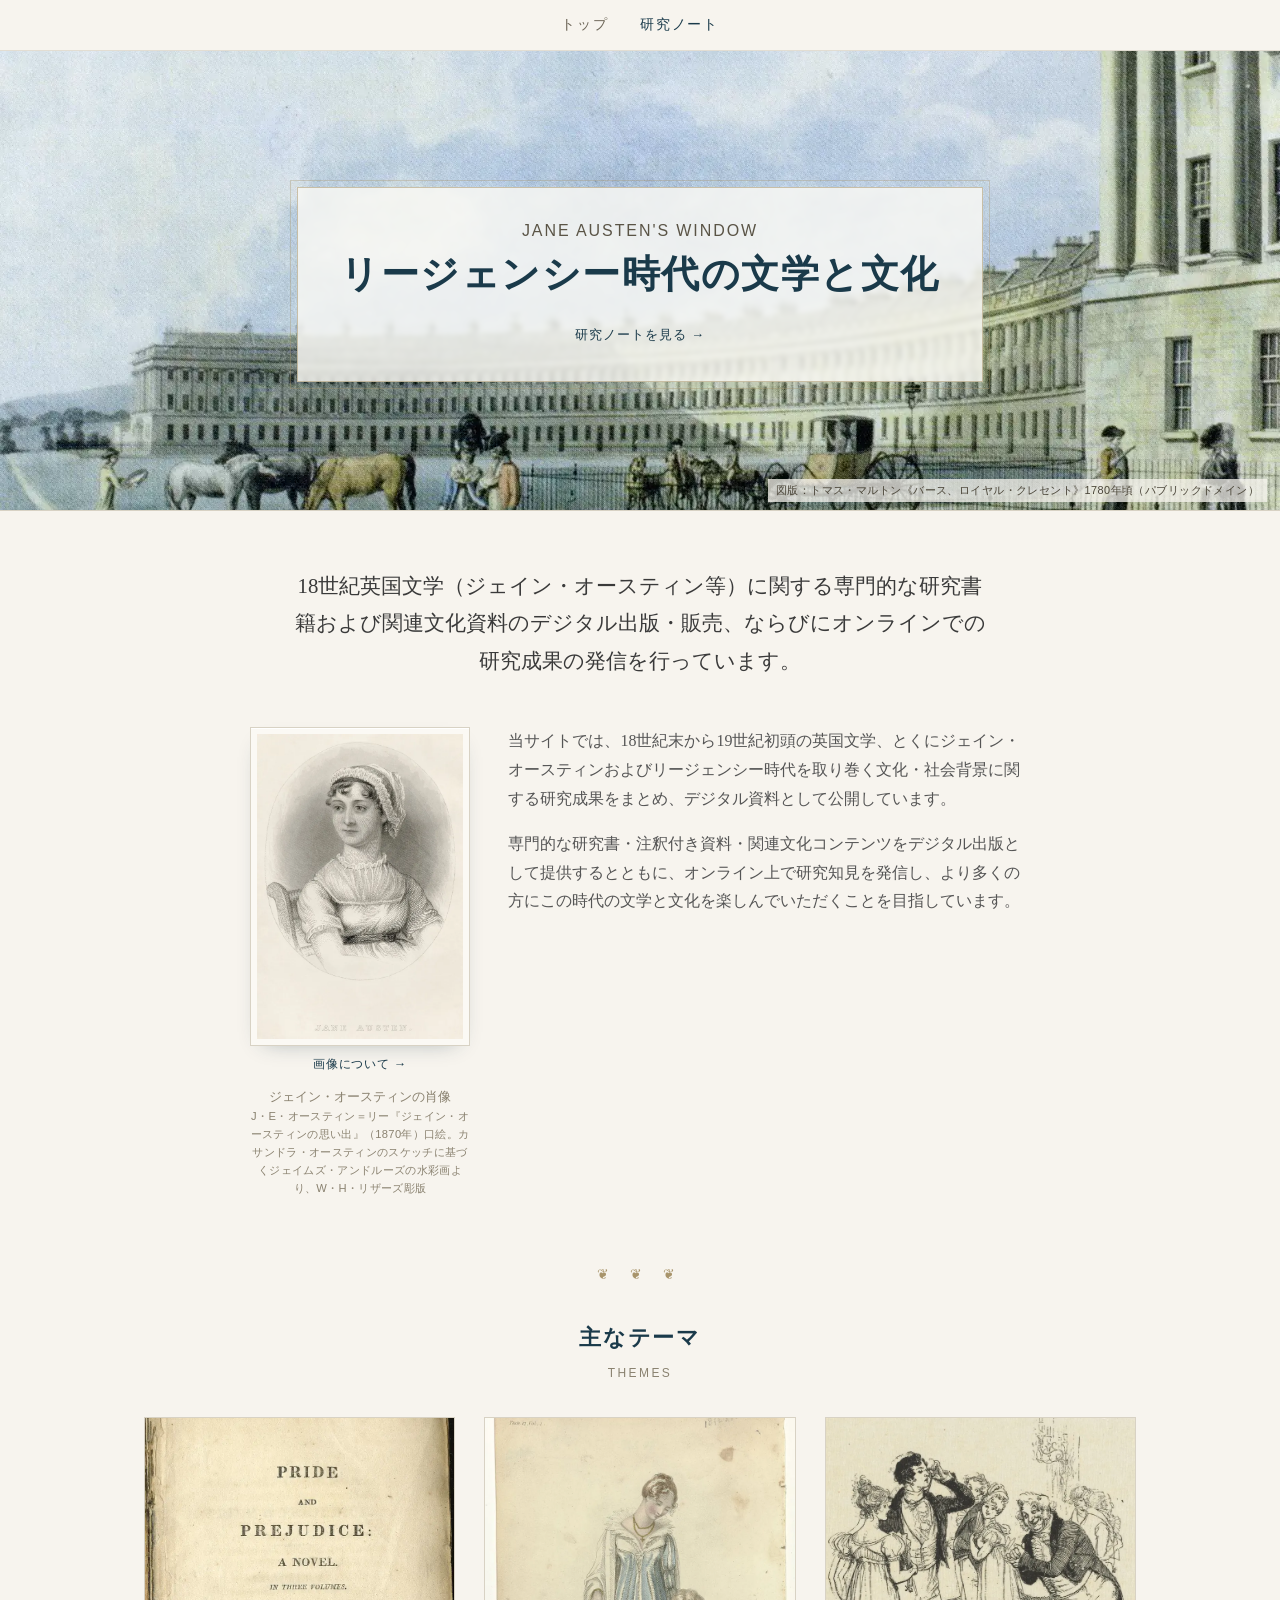
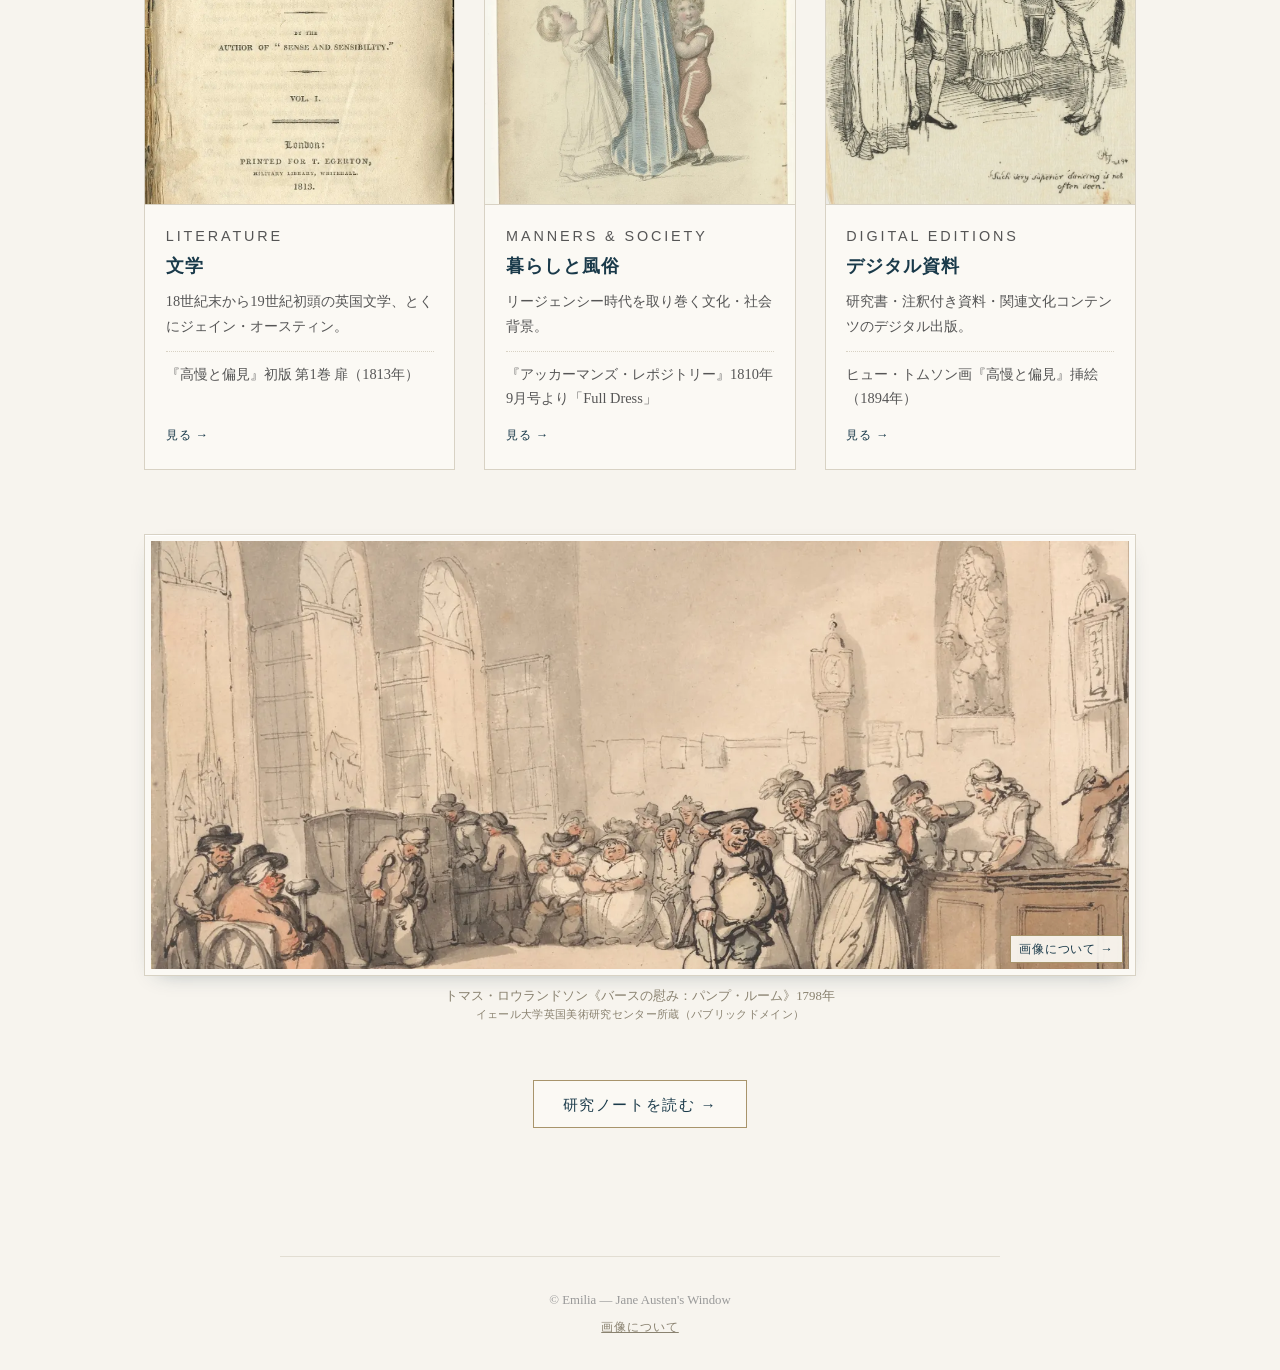
==== commit 40e0f355: "Make homepage images and note cards navigable Link the hero and theme cards to the research notes, a" ====
--- a/index.html
+++ b/index.html
@@ -91,15 +91,18 @@
   </nav>
 
   <header class="hero has-image">
-    <picture class="hero-media">
-      <source type="image/webp" srcset="/assets/img/hero-royal-crescent-800.webp 800w, /assets/img/hero-royal-crescent.webp 1600w" sizes="100vw" />
-      <img src="/assets/img/hero-royal-crescent.jpg" srcset="/assets/img/hero-royal-crescent-800.jpg 800w, /assets/img/hero-royal-crescent.jpg 1600w" sizes="100vw" width="1600" height="1113" fetchpriority="high"
-           alt="トマス・マルトンによるバースのロイヤル・クレセントの水彩画（1780年頃）。弧を描く石造りの建物の前の芝地に、馬や散策する人々が描かれている。" />
-    </picture>
-    <div class="hero-panel">
-      <p class="sub">Jane Austen's Window</p>
-      <h1><span class="nowrap">リージェンシー時代の</span><span class="nowrap">文学と文化</span></h1>
-    </div>
+    <a class="hero-link" href="/notes/">
+      <picture class="hero-media">
+        <source type="image/webp" srcset="/assets/img/hero-royal-crescent-800.webp 800w, /assets/img/hero-royal-crescent.webp 1600w" sizes="100vw" />
+        <img src="/assets/img/hero-royal-crescent.jpg" srcset="/assets/img/hero-royal-crescent-800.jpg 800w, /assets/img/hero-royal-crescent.jpg 1600w" sizes="100vw" width="1600" height="1113" fetchpriority="high"
+             alt="トマス・マルトンによるバースのロイヤル・クレセントの水彩画（1780年頃）。弧を描く石造りの建物の前の芝地に、馬や散策する人々が描かれている。" />
+      </picture>
+      <div class="hero-panel">
+        <p class="sub">Jane Austen's Window</p>
+        <h1><span class="nowrap">リージェンシー時代の</span><span class="nowrap">文学と文化</span></h1>
+        <span class="see-cue">研究ノートを見る →</span>
+      </div>
+    </a>
     <p class="hero-credit">図版：トマス・マルトン《バース、ロイヤル・クレセント》1780年頃（パブリックドメイン）</p>
   </header>
 
@@ -110,11 +113,16 @@
 
     <div class="about-grid">
       <figure class="framed">
-        <picture>
-          <source type="image/webp" srcset="/assets/img/portrait-jane-austen-1870.webp" />
-          <img src="/assets/img/portrait-jane-austen-1870.jpg" width="600" height="887" loading="lazy" decoding="async"
-               alt="ジェイン・オースティンの肖像版画。楕円の枠の中で、フリルのついた室内帽をかぶり椅子に腰掛ける女性。下に「JANE AUSTEN」の文字。" />
-        </picture>
+        <a class="figure-link" href="/credits/#jane-austen">
+          <span class="figure-media">
+            <picture>
+              <source type="image/webp" srcset="/assets/img/portrait-jane-austen-1870.webp" />
+              <img src="/assets/img/portrait-jane-austen-1870.jpg" width="600" height="887" loading="lazy" decoding="async"
+                   alt="ジェイン・オースティンの肖像版画。楕円の枠の中で、フリルのついた室内帽をかぶり椅子に腰掛ける女性。下に「JANE AUSTEN」の文字。" />
+            </picture>
+          </span>
+          <span class="see-cue">画像について →</span>
+        </a>
         <figcaption>ジェイン・オースティンの肖像<span class="credit">J・E・オースティン＝リー『ジェイン・オースティンの思い出』（1870年）口絵。カサンドラ・オースティンのスケッチに基づくジェイムズ・アンドルーズの水彩画より、W・H・リザーズ彫版</span></figcaption>
       </figure>
 
@@ -130,60 +138,74 @@
 
     <div class="cards">
       <article class="card">
-        <div class="card-img">
-          <picture>
-            <source type="image/webp" srcset="/assets/img/card-pp-title-page.webp" />
-            <img src="/assets/img/card-pp-title-page.jpg" width="800" height="1292" loading="lazy" decoding="async"
-                 alt="『高慢と偏見』初版（1813年）第1巻の扉。「PRIDE AND PREJUDICE: A NOVEL. IN THREE VOLUMES.」と印刷されている。" />
-          </picture>
-        </div>
-        <div class="card-body">
-          <p class="card-kicker">Literature</p>
-          <h3>文学</h3>
-          <p>18世紀末から19世紀初頭の英国文学、とくにジェイン・オースティン。</p>
-          <p class="caption">『高慢と偏見』初版 第1巻 扉（1813年）</p>
-        </div>
+        <a class="card-link" href="/notes/">
+          <div class="card-img">
+            <picture>
+              <source type="image/webp" srcset="/assets/img/card-pp-title-page.webp" />
+              <img src="/assets/img/card-pp-title-page.jpg" width="800" height="1292" loading="lazy" decoding="async"
+                   alt="『高慢と偏見』初版（1813年）第1巻の扉。「PRIDE AND PREJUDICE: A NOVEL. IN THREE VOLUMES.」と印刷されている。" />
+            </picture>
+          </div>
+          <div class="card-body">
+            <p class="card-kicker">Literature</p>
+            <h3>文学</h3>
+            <p>18世紀末から19世紀初頭の英国文学、とくにジェイン・オースティン。</p>
+            <p class="caption">『高慢と偏見』初版 第1巻 扉（1813年）</p>
+            <span class="see-cue">見る →</span>
+          </div>
+        </a>
       </article>
 
       <article class="card">
-        <div class="card-img">
-          <picture>
-            <source type="image/webp" srcset="/assets/img/card-ackermann-1810.webp" />
-            <img src="/assets/img/card-ackermann-1810.jpg" width="800" height="1239" loading="lazy" decoding="async"
-                 alt="『アッカーマンズ・レポジトリー』1810年9月号のファッション・プレート「Full Dress」。ハイウエストのドレスを着た女性と二人の子ども。" />
-          </picture>
-        </div>
-        <div class="card-body">
-          <p class="card-kicker">Manners &amp; Society</p>
-          <h3>暮らしと風俗</h3>
-          <p>リージェンシー時代を取り巻く文化・社会背景。</p>
-          <p class="caption">『アッカーマンズ・レポジトリー』1810年9月号より「Full Dress」</p>
-        </div>
+        <a class="card-link" href="/notes/">
+          <div class="card-img">
+            <picture>
+              <source type="image/webp" srcset="/assets/img/card-ackermann-1810.webp" />
+              <img src="/assets/img/card-ackermann-1810.jpg" width="800" height="1239" loading="lazy" decoding="async"
+                   alt="『アッカーマンズ・レポジトリー』1810年9月号のファッション・プレート「Full Dress」。ハイウエストのドレスを着た女性と二人の子ども。" />
+            </picture>
+          </div>
+          <div class="card-body">
+            <p class="card-kicker">Manners &amp; Society</p>
+            <h3>暮らしと風俗</h3>
+            <p>リージェンシー時代を取り巻く文化・社会背景。</p>
+            <p class="caption">『アッカーマンズ・レポジトリー』1810年9月号より「Full Dress」</p>
+            <span class="see-cue">見る →</span>
+          </div>
+        </a>
       </article>
 
       <article class="card">
-        <div class="card-img">
-          <picture>
-            <source type="image/webp" srcset="/assets/img/card-thomson-dancing.webp" />
-            <img src="/assets/img/card-thomson-dancing.jpg" width="800" height="931" loading="lazy" decoding="async"
-                 alt="ヒュー・トムソンによる『高慢と偏見』（1894年版）の挿絵の原画。舞踏会で紳士たちと若い女性たちが言葉を交わしている。" />
-          </picture>
-        </div>
-        <div class="card-body">
-          <p class="card-kicker">Digital Editions</p>
-          <h3>デジタル資料</h3>
-          <p>研究書・注釈付き資料・関連文化コンテンツのデジタル出版。</p>
-          <p class="caption">ヒュー・トムソン画『高慢と偏見』挿絵（1894年）</p>
-        </div>
+        <a class="card-link" href="/notes/">
+          <div class="card-img">
+            <picture>
+              <source type="image/webp" srcset="/assets/img/card-thomson-dancing.webp" />
+              <img src="/assets/img/card-thomson-dancing.jpg" width="800" height="931" loading="lazy" decoding="async"
+                   alt="ヒュー・トムソンによる『高慢と偏見』（1894年版）の挿絵の原画。舞踏会で紳士たちと若い女性たちが言葉を交わしている。" />
+            </picture>
+          </div>
+          <div class="card-body">
+            <p class="card-kicker">Digital Editions</p>
+            <h3>デジタル資料</h3>
+            <p>研究書・注釈付き資料・関連文化コンテンツのデジタル出版。</p>
+            <p class="caption">ヒュー・トムソン画『高慢と偏見』挿絵（1894年）</p>
+            <span class="see-cue">見る →</span>
+          </div>
+        </a>
       </article>
     </div>
 
     <figure class="band framed">
-      <picture>
-        <source type="image/webp" srcset="/assets/img/band-pump-room-800.webp 800w, /assets/img/band-pump-room.webp 1600w" sizes="(max-width: 1100px) 100vw, 1040px" />
-        <img src="/assets/img/band-pump-room.jpg" srcset="/assets/img/band-pump-room-800.jpg 800w, /assets/img/band-pump-room.jpg 1600w" sizes="(max-width: 1100px) 100vw, 1040px" width="1600" height="1000" loading="lazy" decoding="async"
-             alt="トマス・ロウランドソンの水彩画《バースの慰み：パンプ・ルーム》（1798年）。広間に大勢の人々が集い、語らう様子。" />
-      </picture>
+      <a class="figure-link" href="/credits/#pump-room">
+        <span class="figure-media">
+          <picture>
+            <source type="image/webp" srcset="/assets/img/band-pump-room-800.webp 800w, /assets/img/band-pump-room.webp 1600w" sizes="(max-width: 1100px) 100vw, 1040px" />
+            <img src="/assets/img/band-pump-room.jpg" srcset="/assets/img/band-pump-room-800.jpg 800w, /assets/img/band-pump-room.jpg 1600w" sizes="(max-width: 1100px) 100vw, 1040px" width="1600" height="1000" loading="lazy" decoding="async"
+                 alt="トマス・ロウランドソンの水彩画《バースの慰み：パンプ・ルーム》（1798年）。広間に大勢の人々が集い、語らう様子。" />
+          </picture>
+        </span>
+        <span class="see-cue">画像について →</span>
+      </a>
       <figcaption>トマス・ロウランドソン《バースの慰み：パンプ・ルーム》1798年<span class="credit">イェール大学英国美術研究センター所蔵（パブリックドメイン）</span></figcaption>
     </figure>
 
--- a/assets/site.css
+++ b/assets/site.css
@@ -100,6 +100,7 @@
   content: "";
   position: absolute;
   inset: 0;
+  pointer-events: none;
   background:
     radial-gradient(ellipse at center, rgba(247,244,238,0.55) 0%, rgba(247,244,238,0.30) 55%, rgba(247,244,238,0.08) 100%),
     linear-gradient(180deg, rgba(247,244,238,0.10) 0%, rgba(247,244,238,0) 65%, rgba(247,244,238,0.45) 100%);
@@ -118,7 +119,7 @@
 .hero-panel .sub { color: #5a5446; }
 .hero-credit {
   position: absolute;
-  z-index: 1;
+  z-index: 2;
   right: 0.8rem;
   bottom: 0.5rem;
   font-family: var(--sans);
@@ -217,10 +218,28 @@
   border: 1px solid var(--rule-2);
   display: flex;
   flex-direction: column;
+  transition: transform 0.25s ease, box-shadow 0.25s ease;
+}
+.card-link {
+  display: flex;
+  flex-direction: column;
+  flex: 1;
+  color: inherit;
+  text-decoration: none;
+  cursor: pointer;
+}
+.card-body { display: flex; flex-direction: column; flex: 1; }
+.card:hover, .card:focus-within {
+  transform: translateY(-4px);
+  box-shadow: 0 12px 26px -16px rgba(26, 58, 74, 0.55);
+}
+.card-link:focus-visible {
+  outline: 2px solid var(--navy);
+  outline-offset: 3px;
 }
 .card-img { aspect-ratio: 4 / 5; overflow: hidden; border-bottom: 1px solid var(--rule-2); background: var(--paper-2); }
 .card-img img { width: 100%; height: 100%; object-fit: cover; object-position: center 25%; transition: transform 0.6s ease; }
-.card:hover .card-img img { transform: scale(1.03); }
+.card:hover .card-img img, .card:focus-within .card-img img { transform: scale(1.04); }
 .card-body { padding: 1.2rem 1.3rem 1.4rem; }
 .card-kicker {
   font-family: var(--sans);
@@ -232,6 +251,7 @@
 .card h3 { font-size: 1.15rem; color: var(--navy); margin: 0.1rem 0 0.4rem; letter-spacing: 0.05em; }
 .card p { font-size: 0.9rem; color: #555; line-height: 1.7; }
 .card .caption { margin-top: 0.8rem; padding-top: 0.6rem; border-top: 1px dotted var(--rule-2); }
+.card .see-cue { display: inline-block; margin-top: auto; padding-top: 0.85rem; }
 
 /* ---------- トップ：横長の図版帯 ---------- */
 .band { margin: 0 auto 3.5rem; max-width: 1040px; }
@@ -266,8 +286,11 @@
   padding: 1.8rem 0;
 }
 .note-item:first-child { border-top: 1px solid var(--rule); }
-.note-thumb { display: block; aspect-ratio: 4 / 3; overflow: hidden; border: 1px solid var(--rule-2); background: var(--cream); padding: 4px; }
-.note-thumb img { width: 100%; height: 100%; object-fit: cover; }
+.note-item:hover, .note-item:focus-within { background: var(--cream); }
+.note-thumb { display: block; aspect-ratio: 4 / 3; overflow: hidden; border: 1px solid var(--rule-2); background: var(--cream); padding: 4px; cursor: pointer; text-decoration: none; }
+.note-thumb img { width: 100%; height: 100%; object-fit: cover; transition: transform 0.45s ease; }
+.note-thumb:hover img, .note-thumb:focus-visible img { transform: scale(1.04); }
+.note-thumb:focus-visible { outline: 2px solid var(--navy); outline-offset: 3px; }
 .note-item time {
   display: block;
   font-family: var(--sans);
@@ -276,8 +299,9 @@
   color: var(--muted-2);
 }
 .note-item h2 { font-size: 1.3rem; font-weight: 700; line-height: 1.5; margin: 0.25rem 0 0.5rem; }
-.note-item h2 a { text-decoration: none; color: var(--navy); }
+.note-item h2 a { text-decoration: none; color: var(--navy); cursor: pointer; }
 .note-item h2 a:hover, .note-item h2 a:focus { text-decoration: underline; text-decoration-color: var(--gold); text-underline-offset: 4px; }
+.note-item h2 a:focus-visible { outline: 2px solid var(--navy); outline-offset: 3px; }
 .note-item p { font-size: 0.95rem; color: #555; }
 .note-item .more {
   display: inline-block;
@@ -382,6 +406,201 @@
 .credits-list dt { color: var(--muted-2); font-family: var(--sans); font-size: 0.75rem; padding-top: 0.2rem; }
 .credits-list dd { word-break: break-word; }
 .credits-list h2 { font-size: 1rem; color: var(--navy); margin-bottom: 0.3rem; line-height: 1.5; }
+
+/* ---------- クリックできる図版・ヒーロー ---------- */
+.see-cue {
+  font-family: var(--sans);
+  font-size: 0.78rem;
+  letter-spacing: 0.06em;
+  color: var(--navy);
+}
+.hero-link {
+  display: flex;
+  align-items: center;
+  justify-content: center;
+  width: 100%;
+  color: inherit;
+  text-decoration: none;
+  cursor: pointer;
+  z-index: 1;
+}
+.hero-link .hero-media img { transition: transform 0.7s ease; }
+.hero-panel { transition: transform 0.25s ease; }
+.hero-link:hover .hero-media img,
+.hero-link:focus-visible .hero-media img { transform: scale(1.03); }
+.hero-link:hover .hero-panel,
+.hero-link:focus-visible .hero-panel { transform: translateY(-3px); }
+.hero-link:focus-visible { outline: none; }
+.hero-link:focus-visible .hero-panel { box-shadow: 0 0 0 2px var(--navy); }
+.hero-panel .see-cue {
+  display: inline-block;
+  margin-top: 0.85rem;
+  font-size: 0.8rem;
+  letter-spacing: 0.08em;
+}
+.figure-link {
+  display: block;
+  position: relative;
+  color: inherit;
+  text-decoration: none;
+  cursor: pointer;
+}
+.figure-media, .figure-media picture { display: block; }
+.figure-media { overflow: hidden; }
+.framed .figure-media, .framed .zoomable .figure-media {
+  border: 1px solid var(--rule-2);
+  box-shadow: 0 1px 0 #fff inset, 0 8px 22px -14px rgba(26, 58, 74, 0.45);
+  background: var(--cream);
+  padding: 6px;
+}
+.framed .figure-media img {
+  border: none;
+  box-shadow: none;
+  padding: 0;
+  width: 100%;
+  transition: transform 0.45s ease;
+}
+.figure-link:hover .figure-media img,
+.figure-link:focus-visible .figure-media img { transform: scale(1.04); }
+.figure-link:hover, .figure-link:focus-visible { transform: translateY(-3px); }
+.figure-link:focus-visible { outline: 2px solid var(--navy); outline-offset: 3px; }
+.about-grid .see-cue { display: inline-block; margin-top: 0.45rem; }
+.band .see-cue {
+  position: absolute;
+  right: 0.8rem;
+  bottom: 0.8rem;
+  margin: 0;
+  background: rgba(251, 249, 244, 0.92);
+  border: 1px solid var(--gold);
+  padding: 0.12rem 0.55rem;
+}
+.hero-link:hover .see-cue, .hero-link:focus-visible .see-cue,
+.figure-link:hover .see-cue, .figure-link:focus-visible .see-cue,
+.card-link:hover .see-cue, .card-link:focus-visible .see-cue,
+.zoomable:hover .see-cue, .zoomable:focus-visible .see-cue {
+  text-decoration: underline;
+  text-decoration-color: var(--gold);
+  text-underline-offset: 3px;
+}
+
+/* ---------- 記事画像の拡大表示 ---------- */
+.zoomable {
+  position: relative;
+  display: block;
+  color: inherit;
+  text-decoration: none;
+  cursor: zoom-in;
+}
+.zoomable:focus-visible { outline: 2px solid var(--navy); outline-offset: 3px; }
+.zoomable:hover .figure-media img,
+.zoomable:focus-visible .figure-media img { transform: scale(1.03); }
+.zoomable .see-cue {
+  position: absolute;
+  right: 0.85rem;
+  bottom: 0.85rem;
+  background: rgba(251, 249, 244, 0.92);
+  border: 1px solid var(--gold);
+  padding: 0.12rem 0.55rem;
+  font-size: 0.72rem;
+  pointer-events: none;
+}
+body.lightbox-open { overflow: hidden; }
+.lightbox {
+  position: fixed;
+  inset: 0;
+  z-index: 40;
+  display: flex;
+  align-items: center;
+  justify-content: center;
+  padding: 3.4rem 1.2rem 1.6rem;
+  background: rgba(26, 42, 58, 0.9);
+  cursor: zoom-out;
+}
+.lightbox[hidden] { display: none; }
+.lightbox-figure { max-width: min(1100px, 100%); margin: 0; cursor: zoom-out; }
+.lightbox-img {
+  max-width: 100%;
+  max-height: calc(100vh - 8rem);
+  width: auto;
+  height: auto;
+  margin: 0 auto;
+  object-fit: contain;
+  background: var(--cream);
+  box-shadow: 0 16px 40px rgba(0, 0, 0, 0.35);
+  cursor: zoom-out;
+}
+.lightbox figcaption { color: #f7f4ee; text-align: center; margin-top: 0.7rem; }
+.lightbox-close {
+  position: absolute;
+  top: 0.8rem;
+  right: 0.8rem;
+  font-family: var(--sans);
+  font-size: 0.85rem;
+  letter-spacing: 0.08em;
+  color: var(--navy);
+  background: var(--cream);
+  border: 1px solid var(--gold);
+  padding: 0.4rem 0.9rem;
+  cursor: pointer;
+}
+.lightbox-close:hover, .lightbox-close:focus-visible { background: #efe9dc; }
+.lightbox-close:focus-visible { outline: 2px solid #fff; outline-offset: 3px; }
+
+/* ---------- 記事の前後移動 ---------- */
+.article-nav {
+  display: flex;
+  flex-wrap: wrap;
+  align-items: stretch;
+  justify-content: center;
+  gap: 0.8rem 1rem;
+  margin-top: 3rem;
+}
+.article-nav .back-link { flex: 1 0 100%; margin: 0 0 0.2rem; order: -1; }
+.pager-prev, .pager-next {
+  flex: 1 1 calc(50% - 0.5rem);
+  min-width: 9rem;
+  display: flex;
+  flex-direction: column;
+  justify-content: center;
+  gap: 0.15rem;
+  text-decoration: none;
+  color: var(--navy);
+  background: var(--cream);
+  border: 1px solid var(--rule-2);
+  padding: 0.8rem 1rem;
+  cursor: pointer;
+  transition: transform 0.2s ease, background 0.2s ease;
+}
+.pager-next { text-align: right; align-items: flex-end; }
+.pager-prev:hover, .pager-next:hover,
+.pager-prev:focus-visible, .pager-next:focus-visible {
+  background: #efe9dc;
+  transform: translateY(-2px);
+}
+.pager-prev:focus-visible, .pager-next:focus-visible {
+  outline: 2px solid var(--navy);
+  outline-offset: 3px;
+}
+.pager-kicker {
+  font-family: var(--sans);
+  font-size: 0.72rem;
+  letter-spacing: 0.08em;
+  color: var(--muted);
+}
+.pager-title { font-size: 0.95rem; line-height: 1.45; }
+
+.credits-list li:target {
+  background: #fbf6ea;
+  outline: 1px solid var(--gold);
+  scroll-margin-top: 1rem;
+}
+
+@media (prefers-reduced-motion: reduce) {
+  .card, .card-img img, .hero-link .hero-media img, .hero-panel,
+  .figure-media img, .note-thumb img, .figure-link, .pager-prev, .pager-next {
+    transition: none;
+  }
+}
 
 /* ---------- スマートフォン ---------- */
 @media (max-width: 760px) {
@@ -406,6 +625,8 @@
   .article-body p { text-align: left; }
   .article-body figure.float-right { float: none; width: auto; max-width: 280px; margin: 1.6rem auto; }
   .article-header-figure img { aspect-ratio: 4 / 3; }
+  .pager-prev, .pager-next { flex-basis: 100%; text-align: left; align-items: flex-start; }
+  .hero-panel .see-cue { font-size: 0.75rem; }
   .label { margin-left: 0.3em; }
   .credits-list li { grid-template-columns: 64px 1fr; }
   .credits-list img { width: 64px; height: 64px; }
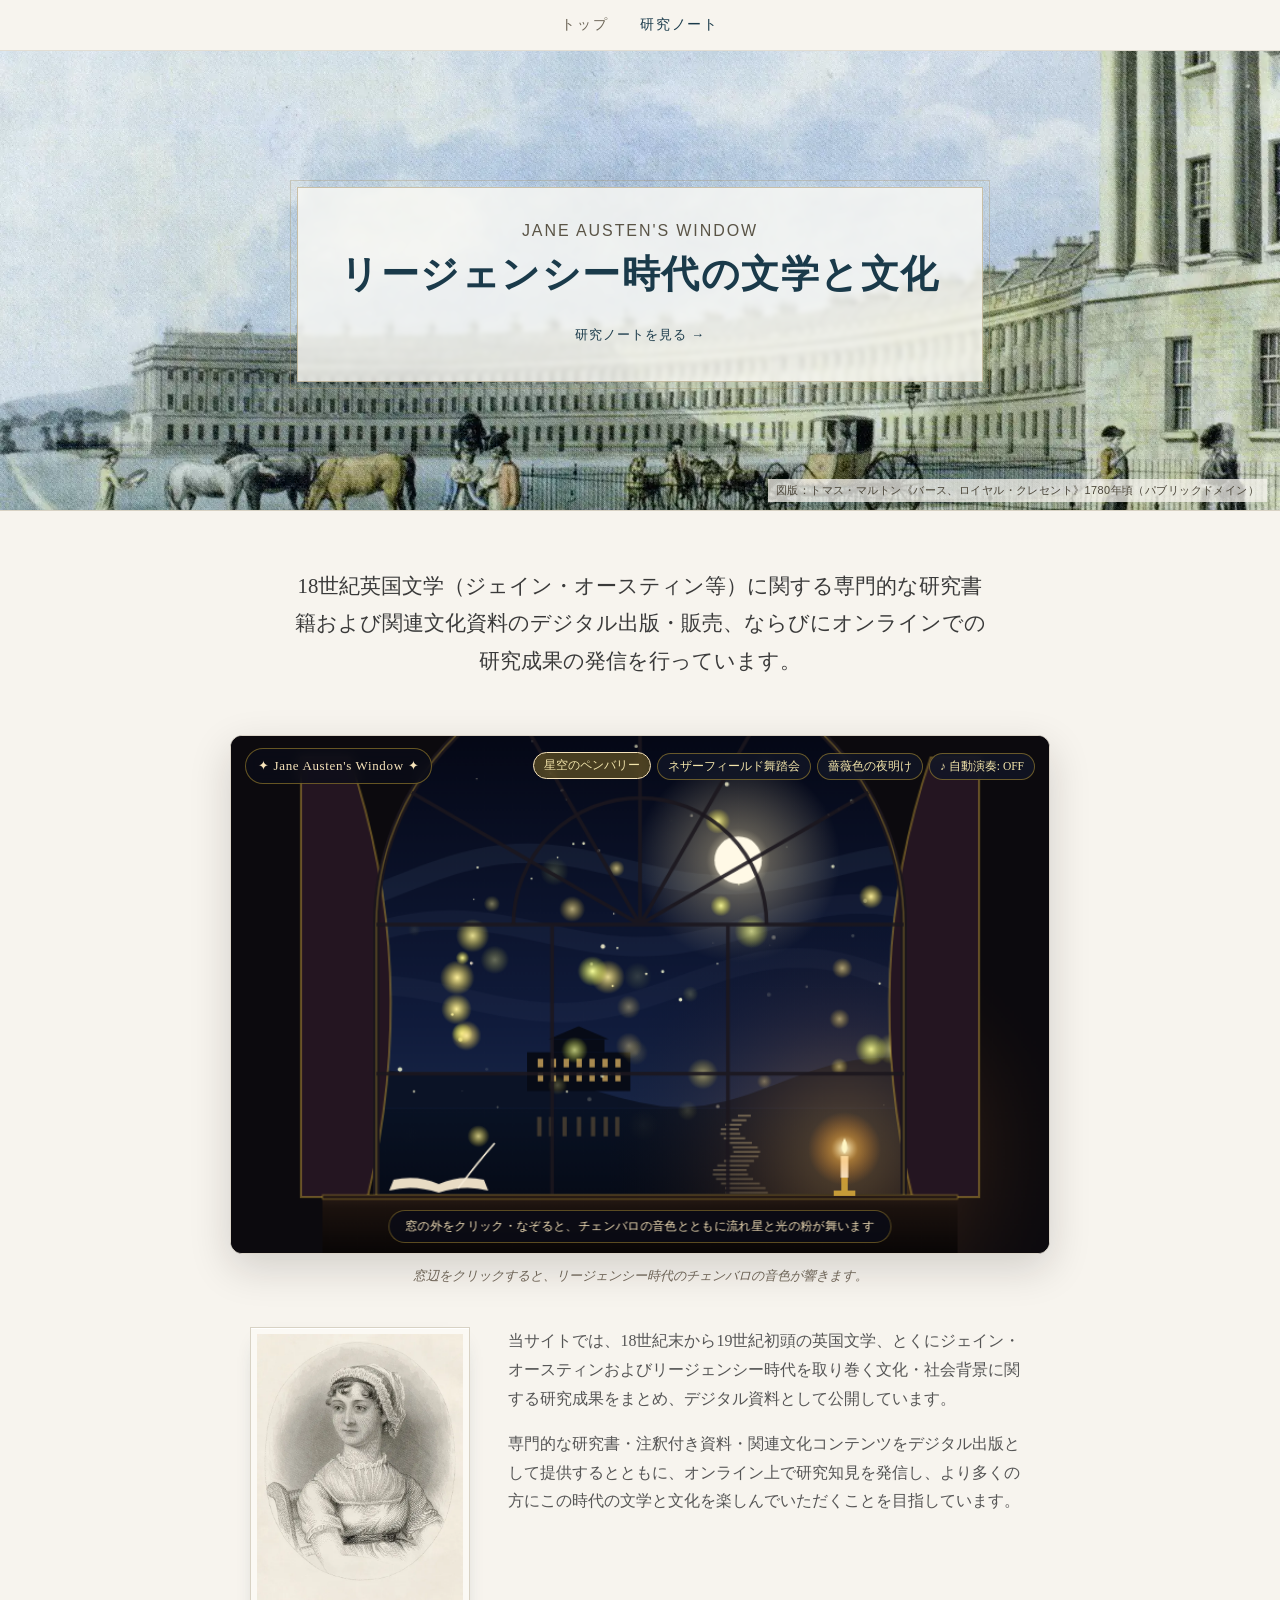
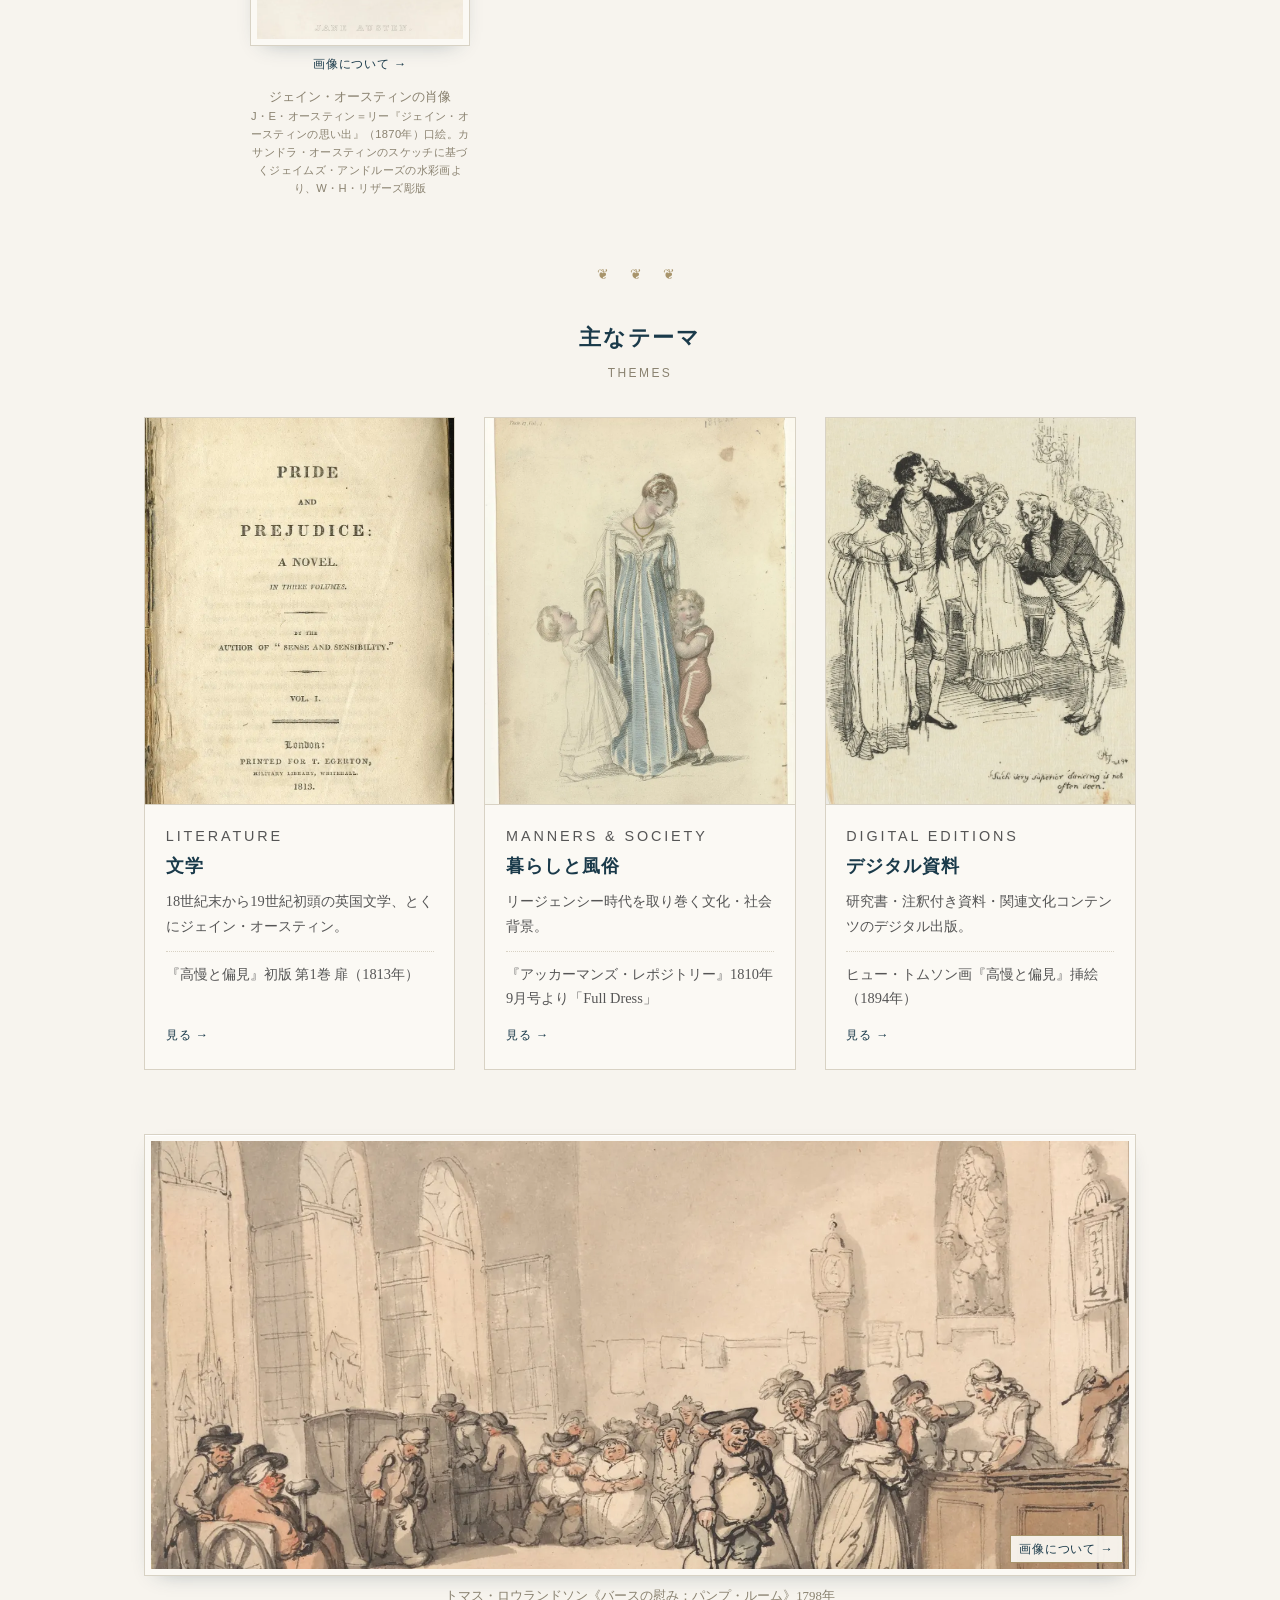
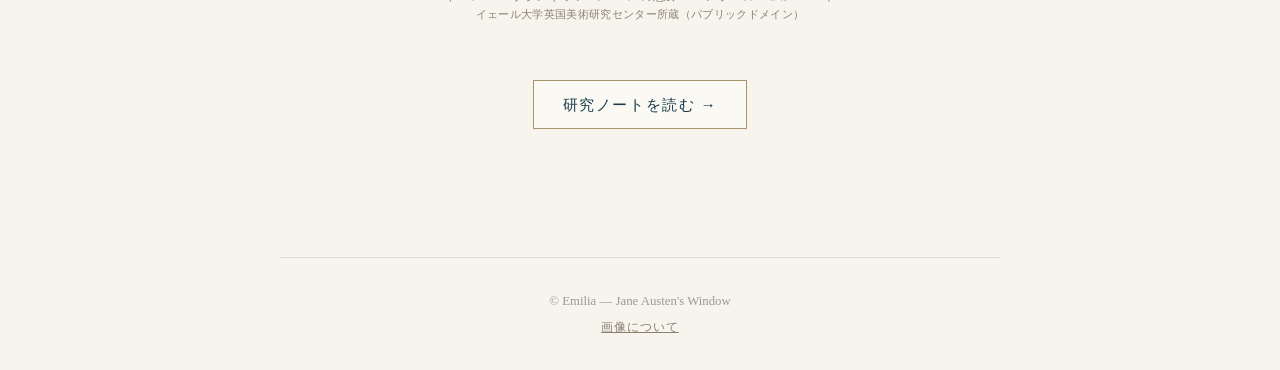
==== commit 85835364: "Add interactive Regency window with harpsichord to homepage" ====
--- a/index.html
+++ b/index.html
@@ -33,6 +33,106 @@
   <link rel="apple-touch-icon" href="/apple-touch-icon.png" />
   <link rel="preload" as="image" href="/assets/img/hero-royal-crescent.webp" imagesrcset="/assets/img/hero-royal-crescent-800.webp 800w, /assets/img/hero-royal-crescent.webp 1600w" imagesizes="100vw" type="image/webp" fetchpriority="high" />
   <link rel="stylesheet" href="/assets/site.css" />
+
+  <style>
+    /* Interactive Window Section */
+    .interactive-window-section {
+      margin: 3.5rem auto 2.5rem;
+      max-width: 820px;
+      text-align: center;
+    }
+    .window-card {
+      position: relative;
+      border-radius: 12px;
+      overflow: hidden;
+      box-shadow: 0 14px 42px rgba(24, 20, 16, 0.16);
+      border: 1px solid #dcd5c9;
+      background: #070913;
+    }
+    .window-card canvas {
+      display: block;
+      width: 100%;
+      height: auto;
+      aspect-ratio: 760 / 480;
+      cursor: pointer;
+    }
+    .window-hud {
+      position: absolute;
+      top: 12px;
+      left: 14px;
+      right: 14px;
+      display: flex;
+      justify-content: space-between;
+      align-items: center;
+      pointer-events: none;
+      flex-wrap: wrap;
+      gap: 8px;
+    }
+    .window-title-badge {
+      background: rgba(10, 12, 24, 0.75);
+      border: 1px solid rgba(212, 175, 55, 0.45);
+      padding: 5px 12px;
+      border-radius: 20px;
+      backdrop-filter: blur(6px);
+      color: #f6e3ba;
+      font-size: 13px;
+      letter-spacing: 0.05em;
+    }
+    .window-controls {
+      display: flex;
+      gap: 6px;
+      pointer-events: auto;
+      flex-wrap: wrap;
+    }
+    .window-controls button {
+      background: rgba(18, 22, 38, 0.82);
+      color: #f3e5ab;
+      border: 1px solid rgba(212, 175, 55, 0.45);
+      padding: 5px 10px;
+      border-radius: 14px;
+      font-family: inherit;
+      font-size: 11.5px;
+      cursor: pointer;
+      transition: all 0.2s ease;
+      backdrop-filter: blur(4px);
+    }
+    .window-controls button:hover, .window-controls button.active {
+      background: rgba(212, 175, 55, 0.32);
+      border-color: #f6e3ba;
+      transform: translateY(-1px);
+    }
+    .window-quote-bar {
+      position: absolute;
+      bottom: 10px;
+      left: 50%;
+      transform: translateX(-50%);
+      background: rgba(10, 12, 22, 0.82);
+      border: 1px solid rgba(212, 175, 55, 0.4);
+      padding: 5px 16px;
+      border-radius: 18px;
+      font-size: 11.5px;
+      color: #f6e3ba;
+      letter-spacing: 0.03em;
+      white-space: nowrap;
+      pointer-events: none;
+      backdrop-filter: blur(6px);
+      max-width: 90%;
+      overflow: hidden;
+      text-overflow: ellipsis;
+    }
+    .window-caption {
+      margin-top: 10px;
+      font-size: 13px;
+      color: #72685a;
+      font-style: italic;
+    }
+    @media (max-width: 640px) {
+      .window-hud { top: 8px; left: 8px; right: 8px; }
+      .window-title-badge { font-size: 11px; padding: 4px 8px; }
+      .window-controls button { font-size: 10.5px; padding: 4px 7px; }
+      .window-quote-bar { font-size: 10.5px; padding: 4px 10px; }
+    }
+  </style>
   <script type="application/ld+json">
 {
   "@context": "https://schema.org",
@@ -110,6 +210,26 @@
     <p class="summary">
       18世紀英国文学（ジェイン・オースティン等）に関する専門的な研究書籍および関連文化資料のデジタル出版・販売、ならびにオンラインでの研究成果の発信を行っています。
     </p>
+
+    <!-- Interactive Regency Window -->
+    <section class="interactive-window-section" aria-label="ジェイン・オースティンの窓 — インタラクティブ">
+      <div class="window-card">
+        <canvas id="regencyCanvas" width="760" height="480"></canvas>
+        <div class="window-hud">
+          <div class="window-title-badge">✦ Jane Austen's Window ✦</div>
+          <div class="window-controls">
+            <button id="btn-scene0" class="active" onclick="windowSetScene(0)">星空のペンバリー</button>
+            <button id="btn-scene1" onclick="windowSetScene(1)">ネザーフィールド舞踏会</button>
+            <button id="btn-scene2" onclick="windowSetScene(2)">薔薇色の夜明け</button>
+            <button id="btn-music" onclick="windowToggleAutoPlay()">♪ 自動演奏: OFF</button>
+          </div>
+        </div>
+        <div class="window-quote-bar" id="windowQuote">
+          窓の外をクリック・なぞると、チェンバロの音色とともに流れ星と光の粉が舞います
+        </div>
+      </div>
+      <p class="window-caption">窓辺をクリックすると、リージェンシー時代のチェンバロの音色が響きます。</p>
+    </section>
 
     <div class="about-grid">
       <figure class="framed">
@@ -219,5 +339,569 @@
     <span class="credits-link"><a href="/credits/">画像について</a></span>
   </footer>
 
+  <script>
+  (() => {
+    const canvas = document.getElementById('regencyCanvas');
+    if (!canvas) return;
+    const ctx = canvas.getContext('2d');
+    const W = canvas.width, H = canvas.height;
+
+    let scene = 0;
+    let t = 0;
+    let mouse = { x: W * 0.5, y: H * 0.42, active: false };
+    let stars = [];
+    let fireflies = [];
+    let meteors = [];
+    let ripples = [];
+    let petals = [];
+
+    const quotes = [
+      '“My courage always rises at every attempt to intimidate me.” — Elizabeth Bennet',
+      '“You have bewitched me, body and soul...” — Pride &amp; Prejudice',
+      '“There is nothing like staying at home for real comfort.” — Jane Austen',
+      '“To sit in the shade on a fine day, and look upon verdure, is the most perfect refreshment.”',
+      '“I declare after all there is no enjoyment like reading!”'
+    ];
+    let quoteIdx = 0;
+
+    for (let i = 0; i < 160; i++) {
+      stars.push({
+        x: Math.random() * W,
+        y: Math.random() * (H * 0.72),
+        r: Math.random() * 1.7 + 0.4,
+        phase: Math.random() * Math.PI * 2,
+        speed: Math.random() * 0.03 + 0.01,
+        hue: 40 + Math.random() * 30
+      });
+    }
+
+    for (let i = 0; i < 55; i++) {
+      fireflies.push({
+        x: 140 + Math.random() * (W - 280),
+        y: 70 + Math.random() * (H - 160),
+        vx: (Math.random() - 0.5) * 0.8,
+        vy: (Math.random() - 0.5) * 0.8,
+        r: Math.random() * 2.4 + 1.2,
+        alpha: Math.random(),
+        hue: 45 + Math.random() * 25
+      });
+    }
+
+    let audioCtx = null;
+    const scaleFreqs = [
+      293.66, 329.63, 369.99, 392.00, 440.00, 493.88, 554.37,
+      587.33, 659.25, 739.99, 783.99, 880.00, 987.77, 1108.73
+    ];
+    const melodyPattern = [
+      [7, 0], [9, 4], [11, 2], [9, 4], [12, 5], [11, 4], [9, 2], [7, 0],
+      [6, 4], [4, 2], [6, 1], [7, 0], [9, 2], [6, 4], [7, 0]
+    ];
+    let melodyStep = 0;
+    let autoPlayTimer = null;
+
+    function ensureAudio() {
+      if (!audioCtx) {
+        const AC = window.AudioContext || window.webkitAudioContext;
+        audioCtx = new AC();
+      }
+      if (audioCtx.state === 'suspended') audioCtx.resume();
+    }
+
+    function playHarpsichordNote(freq, delay, vol) {
+      ensureAudio();
+      delay = delay || 0;
+      vol = vol || 0.14;
+      const now = audioCtx.currentTime + delay;
+      const osc1 = audioCtx.createOscillator();
+      const osc2 = audioCtx.createOscillator();
+      const filter = audioCtx.createBiquadFilter();
+      const gain = audioCtx.createGain();
+
+      osc1.type = 'sawtooth';
+      osc2.type = 'triangle';
+      osc1.frequency.setValueAtTime(freq, now);
+      osc2.frequency.setValueAtTime(freq * 2, now);
+
+      filter.type = 'lowpass';
+      filter.frequency.setValueAtTime(freq * 6, now);
+      filter.frequency.exponentialRampToValueAtTime(freq * 1.8, now + 0.9);
+
+      gain.gain.setValueAtTime(0.0001, now);
+      gain.gain.linearRampToValueAtTime(vol, now + 0.012);
+      gain.gain.exponentialRampToValueAtTime(0.0001, now + 1.35);
+
+      osc1.connect(filter);
+      osc2.connect(filter);
+      filter.connect(gain);
+      gain.connect(audioCtx.destination);
+
+      osc1.start(now);
+      osc2.start(now);
+      osc1.stop(now + 1.4);
+      osc2.stop(now + 1.4);
+    }
+
+    function triggerChordAndMeteor(x, y) {
+      const pair = melodyPattern[melodyStep % melodyPattern.length];
+      melodyStep++;
+      playHarpsichordNote(scaleFreqs[pair[0]], 0, 0.13);
+      playHarpsichordNote(scaleFreqs[pair[1]], 0.06, 0.09);
+
+      meteors.push({
+        x: x,
+        y: y,
+        vx: (Math.random() > 0.5 ? 1 : -1) * (3.5 + Math.random() * 2.5),
+        vy: 1.5 + Math.random() * 2.0,
+        life: 1.0,
+        trail: []
+      });
+
+      ripples.push({ x: x, y: y, r: 4, alpha: 0.9 });
+
+      for (let i = 0; i < 10; i++) {
+        const ang = (Math.PI * 2 * i) / 10 + Math.random() * 0.4;
+        const spd = 1 + Math.random() * 2.4;
+        petals.push({
+          x: x, y: y,
+          vx: Math.cos(ang) * spd,
+          vy: Math.sin(ang) * spd - 0.5,
+          rot: Math.random() * Math.PI * 2,
+          vrot: (Math.random() - 0.5) * 0.1,
+          life: 1.0,
+          size: 3 + Math.random() * 3
+        });
+      }
+    }
+
+    window.windowSetScene = function(s) {
+      scene = s;
+      document.querySelectorAll('.window-controls button').forEach((b, i) => {
+        if (i < 3) b.classList.toggle('active', i === s);
+      });
+      quoteIdx = (quoteIdx + 1) % quotes.length;
+      document.getElementById('windowQuote').textContent = quotes[quoteIdx];
+      triggerChordAndMeteor(W * 0.5, H * 0.35);
+    };
+
+    window.windowToggleAutoPlay = function() {
+      const btn = document.getElementById('btn-music');
+      if (autoPlayTimer) {
+        clearInterval(autoPlayTimer);
+        autoPlayTimer = null;
+        btn.textContent = '♪ 自動演奏: OFF';
+        btn.classList.remove('active');
+      } else {
+        ensureAudio();
+        btn.textContent = '♪ 自動演奏: ON';
+        btn.classList.add('active');
+        triggerChordAndMeteor(240 + Math.random() * 280, 120 + Math.random() * 140);
+        autoPlayTimer = setInterval(() => {
+          const rx = 200 + Math.random() * 360;
+          const ry = 100 + Math.random() * 180;
+          triggerChordAndMeteor(rx, ry);
+        }, 520);
+      }
+    };
+
+    canvas.addEventListener('pointerdown', (e) => {
+      const rect = canvas.getBoundingClientRect();
+      const x = (e.clientX - rect.left) * (W / rect.width);
+      const y = (e.clientY - rect.top) * (H / rect.height);
+      mouse.x = x; mouse.y = y; mouse.active = true;
+      triggerChordAndMeteor(x, y);
+      quoteIdx = (quoteIdx + 1) % quotes.length;
+      document.getElementById('windowQuote').textContent = quotes[quoteIdx];
+    });
+
+    canvas.addEventListener('pointermove', (e) => {
+      const rect = canvas.getBoundingClientRect();
+      mouse.x = (e.clientX - rect.left) * (W / rect.width);
+      mouse.y = (e.clientY - rect.top) * (H / rect.height);
+      mouse.active = true;
+      if (Math.random() < 0.28) {
+        petals.push({
+          x: mouse.x,
+          y: mouse.y,
+          vx: (Math.random() - 0.5) * 1.2,
+          vy: (Math.random() - 0.5) * 1.2 - 0.3,
+          rot: Math.random() * Math.PI,
+          vrot: 0.06,
+          life: 0.85,
+          size: 2.2 + Math.random() * 2
+        });
+      }
+    });
+
+    function drawSky() {
+      const grad = ctx.createLinearGradient(0, 0, 0, H);
+      if (scene === 0) {
+        grad.addColorStop(0, '#050816');
+        grad.addColorStop(0.55, '#101b3b');
+        grad.addColorStop(0.85, '#1d2d4e');
+        grad.addColorStop(1, '#0d1524');
+      } else if (scene === 1) {
+        grad.addColorStop(0, '#120a28');
+        grad.addColorStop(0.5, '#2b1742');
+        grad.addColorStop(0.82, '#693648');
+        grad.addColorStop(1, '#261423');
+      } else {
+        grad.addColorStop(0, '#1a2342');
+        grad.addColorStop(0.45, '#4b3b60');
+        grad.addColorStop(0.76, '#b86b77');
+        grad.addColorStop(0.92, '#eab688');
+        grad.addColorStop(1, '#2c3531');
+      }
+      ctx.fillStyle = grad;
+      ctx.fillRect(0, 0, W, H);
+
+      ctx.save();
+      for (let b = 0; b < 3; b++) {
+        ctx.beginPath();
+        for (let x = 120; x <= W - 120; x += 12) {
+          const y = 130 + b * 55 + Math.sin(x * 0.015 + t * 0.8 + b) * 22 + Math.cos(x * 0.008 - t * 0.5) * 14;
+          if (x === 120) ctx.moveTo(x, y);
+          else ctx.lineTo(x, y);
+        }
+        ctx.strokeStyle = scene === 2
+          ? 'rgba(255, 210, 175, ' + (0.07 - b * 0.015) + ')'
+          : 'rgba(180, 210, 255, ' + (0.06 - b * 0.015) + ')';
+        ctx.lineWidth = 18;
+        ctx.lineCap = 'round';
+        ctx.stroke();
+      }
+      ctx.restore();
+
+      const moonX = scene === 2 ? W * 0.5 : W * 0.62;
+      const moonY = scene === 2 ? H * 0.62 : H * 0.24;
+      const moonGlow = ctx.createRadialGradient(moonX, moonY, 4, moonX, moonY, 95);
+      if (scene === 2) {
+        moonGlow.addColorStop(0, 'rgba(255, 240, 200, 0.95)');
+        moonGlow.addColorStop(0.3, 'rgba(255, 190, 130, 0.45)');
+        moonGlow.addColorStop(1, 'rgba(255, 160, 120, 0)');
+      } else {
+        moonGlow.addColorStop(0, 'rgba(255, 250, 225, 0.95)');
+        moonGlow.addColorStop(0.28, 'rgba(240, 220, 165, 0.35)');
+        moonGlow.addColorStop(1, 'rgba(240, 220, 165, 0)');
+      }
+      ctx.fillStyle = moonGlow;
+      ctx.beginPath();
+      ctx.arc(moonX, moonY, 95, 0, Math.PI * 2);
+      ctx.fill();
+
+      ctx.fillStyle = '#fff9e6';
+      ctx.beginPath();
+      ctx.arc(moonX, moonY, 22, 0, Math.PI * 2);
+      ctx.fill();
+    }
+
+    function drawLandscape() {
+      const lakeTop = H * 0.72;
+
+      ctx.fillStyle = scene === 2 ? '#2b2338' : '#0b1326';
+      ctx.beginPath();
+      ctx.moveTo(0, lakeTop);
+      for (let x = 0; x <= W; x += 20) {
+        const y = lakeTop - 32 - Math.sin(x * 0.009 + 1.2) * 22 - Math.cos(x * 0.022) * 10;
+        ctx.lineTo(x, y);
+      }
+      ctx.lineTo(W, lakeTop);
+      ctx.closePath();
+      ctx.fill();
+
+      const mx = 275, my = lakeTop - 52;
+      ctx.fillStyle = '#070b16';
+      ctx.fillRect(mx, my, 96, 36);
+      ctx.fillRect(mx + 24, my - 12, 48, 12);
+      ctx.beginPath();
+      ctx.moveTo(mx + 20, my - 12);
+      ctx.lineTo(mx + 48, my - 24);
+      ctx.lineTo(mx + 76, my - 12);
+      ctx.closePath();
+      ctx.fill();
+
+      const winAlpha = scene === 1 ? 0.95 : 0.65;
+      ctx.fillStyle = 'rgba(255, 205, 110, ' + winAlpha + ')';
+      for (let row = 0; row < 2; row++) {
+        for (let col = 0; col < 7; col++) {
+          ctx.fillRect(mx + 10 + col * 12, my + 6 + row * 13, 5, 8);
+        }
+      }
+
+      const lakeGrad = ctx.createLinearGradient(0, lakeTop, 0, H);
+      lakeGrad.addColorStop(0, scene === 2 ? '#4d3347' : '#091224');
+      lakeGrad.addColorStop(1, '#040710');
+      ctx.fillStyle = lakeGrad;
+      ctx.fillRect(0, lakeTop, W, H - lakeTop);
+
+      const reflectX = scene === 2 ? W * 0.5 : W * 0.62;
+      for (let i = 0; i < 28; i++) {
+        const wy = lakeTop + 6 + i * 4.2;
+        const spread = 12 + i * 1.6;
+        const wx = reflectX + Math.sin(t * 2 + i * 0.7) * 8;
+        ctx.fillStyle = scene === 2
+          ? 'rgba(255, 200, 150, ' + (0.45 - i * 0.012) + ')'
+          : 'rgba(245, 225, 165, ' + (0.4 - i * 0.011) + ')';
+        ctx.fillRect(wx - spread * 0.5, wy, spread, 1.8);
+      }
+
+      for (let col = 0; col < 7; col++) {
+        ctx.fillStyle = 'rgba(255, 195, 95, ' + (winAlpha * 0.35) + ')';
+        ctx.fillRect(mx + 10 + col * 12 + Math.sin(t * 3 + col) * 1.5, lakeTop + 8, 4, 18);
+      }
+    }
+
+    function drawParticles() {
+      for (let i = 0; i < stars.length; i++) {
+        const s = stars[i];
+        const tw = 0.35 + 0.65 * Math.sin(t * 2.2 + s.phase);
+        ctx.fillStyle = 'hsla(' + s.hue + ', 80%, 90%, ' + (tw * (scene === 2 ? 0.55 : 0.95)) + ')';
+        ctx.beginPath();
+        ctx.arc(s.x, s.y, s.r, 0, Math.PI * 2);
+        ctx.fill();
+      }
+
+      for (let i = meteors.length - 1; i >= 0; i--) {
+        const m = meteors[i];
+        m.trail.push({ x: m.x, y: m.y });
+        if (m.trail.length > 16) m.trail.shift();
+        m.x += m.vx;
+        m.y += m.vy;
+        m.life -= 0.022;
+
+        if (m.trail.length > 1) {
+          ctx.beginPath();
+          ctx.moveTo(m.trail[0].x, m.trail[0].y);
+          for (let k = 0; k < m.trail.length; k++) ctx.lineTo(m.trail[k].x, m.trail[k].y);
+          ctx.strokeStyle = 'rgba(255, 238, 185, ' + m.life + ')';
+          ctx.lineWidth = 2.2;
+          ctx.stroke();
+        }
+        ctx.fillStyle = 'rgba(255, 250, 220, ' + m.life + ')';
+        ctx.beginPath();
+        ctx.arc(m.x, m.y, 2.8, 0, Math.PI * 2);
+        ctx.fill();
+
+        if (m.life <= 0) meteors.splice(i, 1);
+      }
+
+      for (let i = ripples.length - 1; i >= 0; i--) {
+        const rp = ripples[i];
+        rp.r += 1.8;
+        rp.alpha -= 0.022;
+        ctx.strokeStyle = 'rgba(245, 215, 130, ' + rp.alpha + ')';
+        ctx.lineWidth = 1.2;
+        ctx.beginPath();
+        ctx.arc(rp.x, rp.y, rp.r, 0, Math.PI * 2);
+        ctx.stroke();
+        if (rp.alpha <= 0) ripples.splice(i, 1);
+      }
+
+      for (let i = 0; i < fireflies.length; i++) {
+        const f = fireflies[i];
+        if (mouse.active) {
+          const dx = mouse.x - f.x;
+          const dy = mouse.y - f.y;
+          const dist = Math.hypot(dx, dy);
+          if (dist < 180 && dist > 5) {
+            f.vx += (dx / dist) * 0.035;
+            f.vy += (dy / dist) * 0.035;
+          }
+        }
+        f.vx += (Math.random() - 0.5) * 0.06;
+        f.vy += (Math.random() - 0.5) * 0.06;
+        f.vx *= 0.96;
+        f.vy *= 0.96;
+        f.x += f.vx;
+        f.y += f.vy;
+
+        if (f.x < 130) f.x = W - 130;
+        if (f.x > W - 130) f.x = 130;
+        if (f.y < 60) f.y = H - 90;
+        if (f.y > H - 90) f.y = 60;
+
+        const glow = 0.4 + 0.6 * Math.sin(t * 3 + f.x * 0.05);
+        const g = ctx.createRadialGradient(f.x, f.y, 0, f.x, f.y, f.r * 4.5);
+        g.addColorStop(0, 'hsla(' + f.hue + ', 95%, 80%, ' + glow + ')');
+        g.addColorStop(1, 'hsla(' + f.hue + ', 95%, 60%, 0)');
+        ctx.fillStyle = g;
+        ctx.beginPath();
+        ctx.arc(f.x, f.y, f.r * 4.5, 0, Math.PI * 2);
+        ctx.fill();
+      }
+
+      for (let i = petals.length - 1; i >= 0; i--) {
+        const p = petals[i];
+        p.x += p.vx;
+        p.y += p.vy;
+        p.vy += 0.015;
+        p.rot += p.vrot;
+        p.life -= 0.018;
+        ctx.save();
+        ctx.translate(p.x, p.y);
+        ctx.rotate(p.rot);
+        ctx.fillStyle = scene === 2
+          ? 'rgba(255, 195, 205, ' + p.life + ')'
+          : 'rgba(255, 225, 145, ' + p.life + ')';
+        ctx.beginPath();
+        ctx.ellipse(0, 0, p.size, p.size * 0.55, 0, 0, Math.PI * 2);
+        ctx.fill();
+        ctx.restore();
+        if (p.life <= 0) petals.splice(i, 1);
+      }
+    }
+
+    function drawRegencyWindowFrame() {
+      ctx.save();
+
+      ctx.fillStyle = '#0c0a0e';
+      ctx.beginPath();
+      ctx.rect(0, 0, W, H);
+
+      const winL = 135, winR = W - 135, winT = 175, winB = H - 52;
+      const cx = W * 0.5, rad = (winR - winL) * 0.5;
+      ctx.moveTo(winL, winB);
+      ctx.lineTo(winR, winB);
+      ctx.lineTo(winR, winT);
+      ctx.arc(cx, winT, rad, 0, Math.PI, true);
+      ctx.lineTo(winL, winB);
+      ctx.fill('evenodd');
+
+      const candleX = winR - 55, candleY = winB - 18;
+      const flicker = Math.sin(t * 11) * 1.5 + Math.cos(t * 7) * 1.2;
+      const roomGlow = ctx.createRadialGradient(candleX, candleY - 22, 4, candleX, candleY - 22, 230);
+      roomGlow.addColorStop(0, 'rgba(255, 190, 95, 0.32)');
+      roomGlow.addColorStop(0.5, 'rgba(210, 125, 55, 0.10)');
+      roomGlow.addColorStop(1, 'rgba(0, 0, 0, 0)');
+      ctx.fillStyle = roomGlow;
+      ctx.fillRect(0, 0, W, H);
+
+      ctx.fillStyle = '#241521';
+      ctx.strokeStyle = 'rgba(212, 175, 55, 0.4)';
+      ctx.lineWidth = 2;
+
+      ctx.beginPath();
+      ctx.moveTo(winL - 25, 20);
+      ctx.quadraticCurveTo(winL + 42, H * 0.45, winL - 8, winB);
+      ctx.lineTo(winL - 70, winB);
+      ctx.lineTo(winL - 70, 20);
+      ctx.closePath();
+      ctx.fill();
+      ctx.stroke();
+
+      ctx.beginPath();
+      ctx.moveTo(winR + 25, 20);
+      ctx.quadraticCurveTo(winR - 42, H * 0.45, winR + 8, winB);
+      ctx.lineTo(winR + 70, winB);
+      ctx.lineTo(winR + 70, 20);
+      ctx.closePath();
+      ctx.fill();
+      ctx.stroke();
+
+      ctx.strokeStyle = '#1b161c';
+      ctx.lineWidth = 6;
+      ctx.beginPath();
+      ctx.arc(cx, winT, rad, Math.PI, 0, false);
+      ctx.lineTo(winR, winB);
+      ctx.lineTo(winL, winB);
+      ctx.closePath();
+      ctx.stroke();
+
+      ctx.strokeStyle = 'rgba(212, 175, 55, 0.35)';
+      ctx.lineWidth = 1.5;
+      ctx.stroke();
+
+      ctx.strokeStyle = 'rgba(28, 23, 30, 0.88)';
+      ctx.lineWidth = 3.5;
+
+      ctx.beginPath();
+      ctx.moveTo(winL, winT);
+      ctx.lineTo(winR, winT);
+      ctx.moveTo(winL, (winT + winB) * 0.52);
+      ctx.lineTo(winR, (winT + winB) * 0.52);
+      const paneW = (winR - winL) / 3;
+      ctx.moveTo(winL + paneW, winT);
+      ctx.lineTo(winL + paneW, winB);
+      ctx.moveTo(winL + paneW * 2, winT);
+      ctx.lineTo(winL + paneW * 2, winB);
+
+      for (let a = 1; a <= 5; a++) {
+        const ang = Math.PI + (Math.PI * a) / 6;
+        ctx.moveTo(cx, winT);
+        ctx.lineTo(cx + Math.cos(ang) * rad, winT + Math.sin(ang) * rad);
+      }
+      ctx.stroke();
+
+      ctx.beginPath();
+      ctx.arc(cx, winT, rad * 0.48, Math.PI, 0, false);
+      ctx.stroke();
+
+      const sillGrad = ctx.createLinearGradient(0, winB - 4, 0, H);
+      sillGrad.addColorStop(0, '#2c1e18');
+      sillGrad.addColorStop(0.25, '#1b120e');
+      sillGrad.addColorStop(1, '#090606');
+      ctx.fillStyle = sillGrad;
+      ctx.fillRect(85, winB - 2, W - 170, H - winB + 2);
+      ctx.strokeStyle = 'rgba(212, 175, 55, 0.4)';
+      ctx.lineWidth = 1;
+      ctx.strokeRect(85, winB - 2, W - 170, 4);
+
+      const bx = winL + 58, by = winB - 4;
+      ctx.fillStyle = '#e8dcc4';
+      ctx.beginPath();
+      ctx.moveTo(bx, by);
+      ctx.quadraticCurveTo(bx - 24, by - 8, bx - 46, by - 2);
+      ctx.lineTo(bx - 42, by - 12);
+      ctx.quadraticCurveTo(bx - 20, by - 17, bx, by - 8);
+      ctx.quadraticCurveTo(bx + 20, by - 17, bx + 42, by - 12);
+      ctx.lineTo(bx + 46, by - 2);
+      ctx.quadraticCurveTo(bx + 24, by - 8, bx, by);
+      ctx.fill();
+
+      ctx.strokeStyle = '#f5ebd6';
+      ctx.lineWidth = 1.6;
+      ctx.beginPath();
+      ctx.moveTo(bx + 18, by - 4);
+      ctx.quadraticCurveTo(bx + 36, by - 28, bx + 52, by - 46);
+      ctx.stroke();
+
+      ctx.fillStyle = '#c59b38';
+      ctx.fillRect(candleX - 10, winB - 6, 20, 5);
+      ctx.fillRect(candleX - 3, winB - 18, 6, 12);
+      ctx.fillStyle = '#f3ead8';
+      ctx.fillRect(candleX - 3.5, winB - 38, 7, 20);
+
+      const flameY = winB - 45;
+      const fg = ctx.createRadialGradient(candleX + flicker * 0.3, flameY, 1, candleX, flameY, 34);
+      fg.addColorStop(0, 'rgba(255, 250, 210, 0.95)');
+      fg.addColorStop(0.35, 'rgba(255, 175, 60, 0.45)');
+      fg.addColorStop(1, 'rgba(255, 140, 30, 0)');
+      ctx.fillStyle = fg;
+      ctx.beginPath();
+      ctx.arc(candleX, flameY, 34, 0, Math.PI * 2);
+      ctx.fill();
+
+      ctx.fillStyle = '#fff6c5';
+      ctx.beginPath();
+      ctx.moveTo(candleX, flameY - 10 + flicker * 0.4);
+      ctx.quadraticCurveTo(candleX + 5, flameY, candleX, flameY + 5);
+      ctx.quadraticCurveTo(candleX - 5, flameY, candleX, flameY - 10 + flicker * 0.4);
+      ctx.fill();
+
+      ctx.restore();
+    }
+
+    function animate() {
+      t += 0.016;
+      drawSky();
+      drawLandscape();
+      drawParticles();
+      drawRegencyWindowFrame();
+      requestAnimationFrame(animate);
+    }
+
+    animate();
+  })();
+  </script>
+
 </body>
 </html>
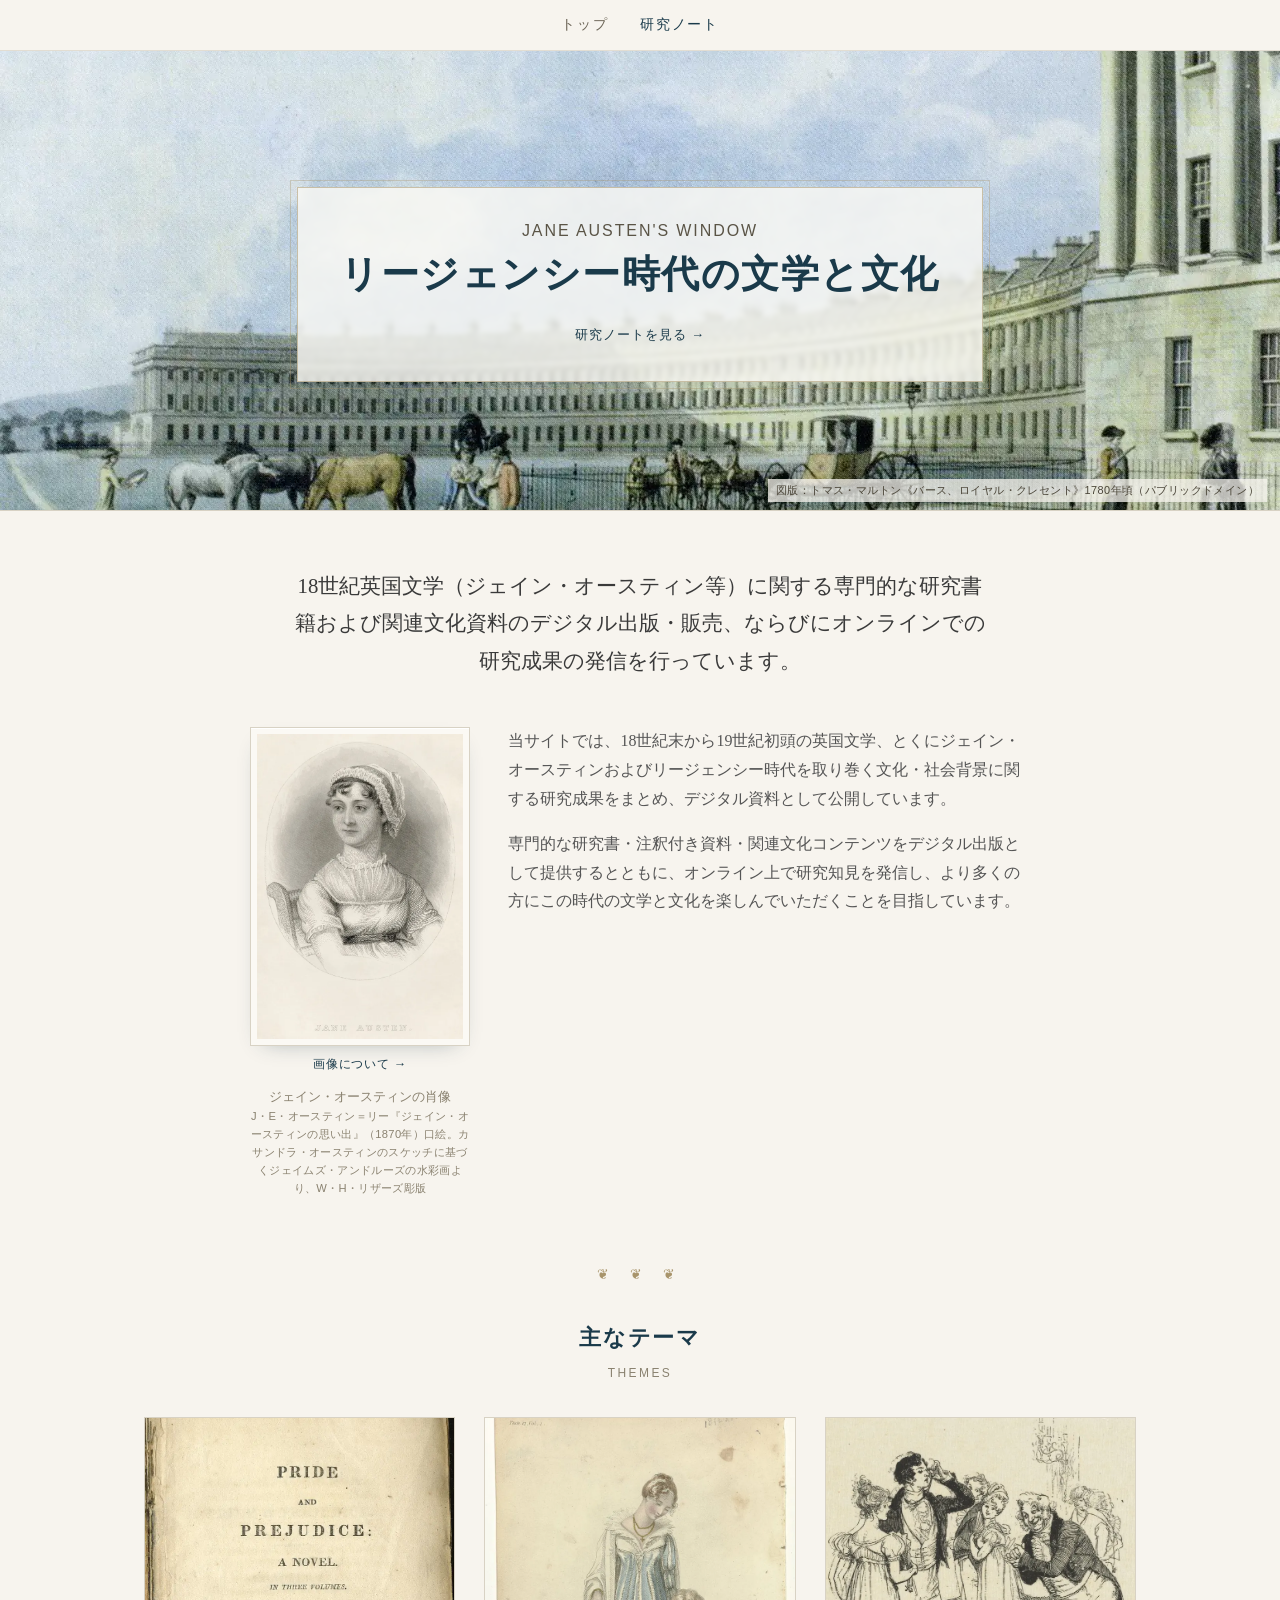
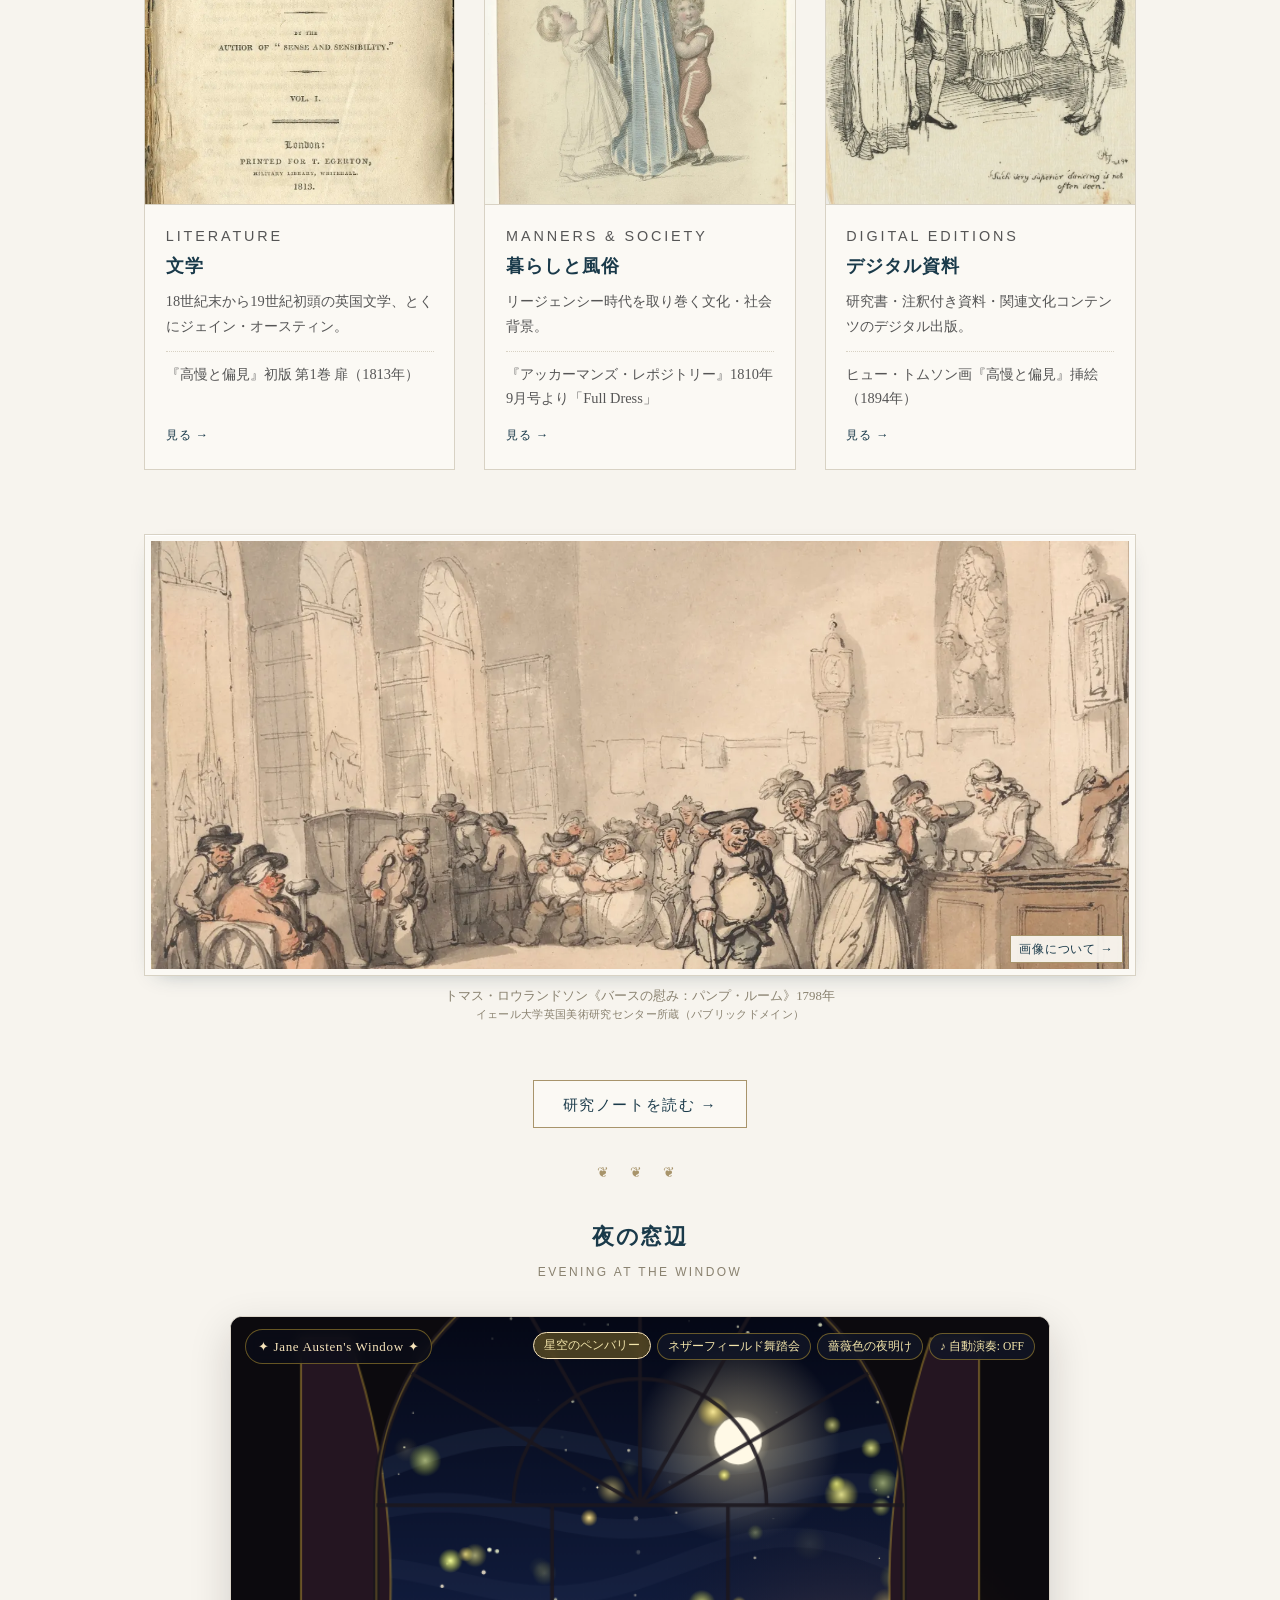
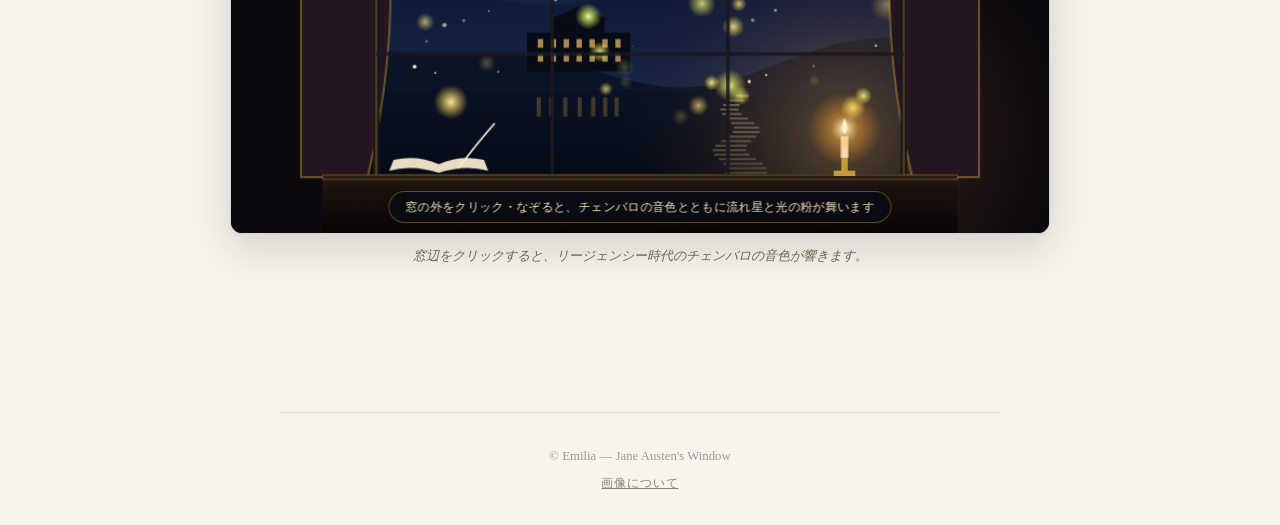
==== commit 9466f6f1: "Move interactive Regency window to Evening at the Window section at bottom" ====
--- a/index.html
+++ b/index.html
@@ -37,7 +37,7 @@
   <style>
     /* Interactive Window Section */
     .interactive-window-section {
-      margin: 3.5rem auto 2.5rem;
+      margin: 1.5rem auto 3rem;
       max-width: 820px;
       text-align: center;
     }
@@ -210,6 +210,112 @@
     <p class="summary">
       18世紀英国文学（ジェイン・オースティン等）に関する専門的な研究書籍および関連文化資料のデジタル出版・販売、ならびにオンラインでの研究成果の発信を行っています。
     </p>
+
+    <div class="about-grid">
+      <figure class="framed">
+        <a class="figure-link" href="/credits/#jane-austen">
+          <span class="figure-media">
+            <picture>
+              <source type="image/webp" srcset="/assets/img/portrait-jane-austen-1870.webp" />
+              <img src="/assets/img/portrait-jane-austen-1870.jpg" width="600" height="887" loading="lazy" decoding="async"
+                   alt="ジェイン・オースティンの肖像版画。楕円の枠の中で、フリルのついた室内帽をかぶり椅子に腰掛ける女性。下に「JANE AUSTEN」の文字。" />
+            </picture>
+          </span>
+          <span class="see-cue">画像について →</span>
+        </a>
+        <figcaption>ジェイン・オースティンの肖像<span class="credit">J・E・オースティン＝リー『ジェイン・オースティンの思い出』（1870年）口絵。カサンドラ・オースティンのスケッチに基づくジェイムズ・アンドルーズの水彩画より、W・H・リザーズ彫版</span></figcaption>
+      </figure>
+
+      <section class="about">
+        <p>当サイトでは、18世紀末から19世紀初頭の英国文学、とくにジェイン・オースティンおよびリージェンシー時代を取り巻く文化・社会背景に関する研究成果をまとめ、デジタル資料として公開しています。</p>
+        <p>専門的な研究書・注釈付き資料・関連文化コンテンツをデジタル出版として提供するとともに、オンライン上で研究知見を発信し、より多くの方にこの時代の文学と文化を楽しんでいただくことを目指しています。</p>
+      </section>
+    </div>
+
+    <p class="ornament" aria-hidden="true">❦ ❦ ❦</p>
+    <h2 class="section-title">主なテーマ</h2>
+    <p class="section-sub">Themes</p>
+
+    <div class="cards">
+      <article class="card">
+        <a class="card-link" href="/notes/">
+          <div class="card-img">
+            <picture>
+              <source type="image/webp" srcset="/assets/img/card-pp-title-page.webp" />
+              <img src="/assets/img/card-pp-title-page.jpg" width="800" height="1292" loading="lazy" decoding="async"
+                   alt="『高慢と偏見』初版（1813年）第1巻の扉。「PRIDE AND PREJUDICE: A NOVEL. IN THREE VOLUMES.」と印刷されている。" />
+            </picture>
+          </div>
+          <div class="card-body">
+            <p class="card-kicker">Literature</p>
+            <h3>文学</h3>
+            <p>18世紀末から19世紀初頭の英国文学、とくにジェイン・オースティン。</p>
+            <p class="caption">『高慢と偏見』初版 第1巻 扉（1813年）</p>
+            <span class="see-cue">見る →</span>
+          </div>
+        </a>
+      </article>
+
+      <article class="card">
+        <a class="card-link" href="/notes/">
+          <div class="card-img">
+            <picture>
+              <source type="image/webp" srcset="/assets/img/card-ackermann-1810.webp" />
+              <img src="/assets/img/card-ackermann-1810.jpg" width="800" height="1239" loading="lazy" decoding="async"
+                   alt="『アッカーマンズ・レポジトリー』1810年9月号のファッション・プレート「Full Dress」。ハイウエストのドレスを着た女性と二人の子ども。" />
+            </picture>
+          </div>
+          <div class="card-body">
+            <p class="card-kicker">Manners &amp; Society</p>
+            <h3>暮らしと風俗</h3>
+            <p>リージェンシー時代を取り巻く文化・社会背景。</p>
+            <p class="caption">『アッカーマンズ・レポジトリー』1810年9月号より「Full Dress」</p>
+            <span class="see-cue">見る →</span>
+          </div>
+        </a>
+      </article>
+
+      <article class="card">
+        <a class="card-link" href="/notes/">
+          <div class="card-img">
+            <picture>
+              <source type="image/webp" srcset="/assets/img/card-thomson-dancing.webp" />
+              <img src="/assets/img/card-thomson-dancing.jpg" width="800" height="931" loading="lazy" decoding="async"
+                   alt="ヒュー・トムソンによる『高慢と偏見』（1894年版）の挿絵の原画。舞踏会で紳士たちと若い女性たちが言葉を交わしている。" />
+            </picture>
+          </div>
+          <div class="card-body">
+            <p class="card-kicker">Digital Editions</p>
+            <h3>デジタル資料</h3>
+            <p>研究書・注釈付き資料・関連文化コンテンツのデジタル出版。</p>
+            <p class="caption">ヒュー・トムソン画『高慢と偏見』挿絵（1894年）</p>
+            <span class="see-cue">見る →</span>
+          </div>
+        </a>
+      </article>
+    </div>
+
+    <figure class="band framed">
+      <a class="figure-link" href="/credits/#pump-room">
+        <span class="figure-media">
+          <picture>
+            <source type="image/webp" srcset="/assets/img/band-pump-room-800.webp 800w, /assets/img/band-pump-room.webp 1600w" sizes="(max-width: 1100px) 100vw, 1040px" />
+            <img src="/assets/img/band-pump-room.jpg" srcset="/assets/img/band-pump-room-800.jpg 800w, /assets/img/band-pump-room.jpg 1600w" sizes="(max-width: 1100px) 100vw, 1040px" width="1600" height="1000" loading="lazy" decoding="async"
+                 alt="トマス・ロウランドソンの水彩画《バースの慰み：パンプ・ルーム》（1798年）。広間に大勢の人々が集い、語らう様子。" />
+          </picture>
+        </span>
+        <span class="see-cue">画像について →</span>
+      </a>
+      <figcaption>トマス・ロウランドソン《バースの慰み：パンプ・ルーム》1798年<span class="credit">イェール大学英国美術研究センター所蔵（パブリックドメイン）</span></figcaption>
+    </figure>
+
+    <div class="notes-link">
+      <a href="/notes/">研究ノートを読む &rarr;</a>
+    </div>
+
+    <p class="ornament" aria-hidden="true">❦ ❦ ❦</p>
+    <h2 class="section-title">夜の窓辺</h2>
+    <p class="section-sub">Evening at the Window</p>
 
     <!-- Interactive Regency Window -->
     <section class="interactive-window-section" aria-label="ジェイン・オースティンの窓 — インタラクティブ">
@@ -230,108 +336,6 @@
       </div>
       <p class="window-caption">窓辺をクリックすると、リージェンシー時代のチェンバロの音色が響きます。</p>
     </section>
-
-    <div class="about-grid">
-      <figure class="framed">
-        <a class="figure-link" href="/credits/#jane-austen">
-          <span class="figure-media">
-            <picture>
-              <source type="image/webp" srcset="/assets/img/portrait-jane-austen-1870.webp" />
-              <img src="/assets/img/portrait-jane-austen-1870.jpg" width="600" height="887" loading="lazy" decoding="async"
-                   alt="ジェイン・オースティンの肖像版画。楕円の枠の中で、フリルのついた室内帽をかぶり椅子に腰掛ける女性。下に「JANE AUSTEN」の文字。" />
-            </picture>
-          </span>
-          <span class="see-cue">画像について →</span>
-        </a>
-        <figcaption>ジェイン・オースティンの肖像<span class="credit">J・E・オースティン＝リー『ジェイン・オースティンの思い出』（1870年）口絵。カサンドラ・オースティンのスケッチに基づくジェイムズ・アンドルーズの水彩画より、W・H・リザーズ彫版</span></figcaption>
-      </figure>
-
-      <section class="about">
-        <p>当サイトでは、18世紀末から19世紀初頭の英国文学、とくにジェイン・オースティンおよびリージェンシー時代を取り巻く文化・社会背景に関する研究成果をまとめ、デジタル資料として公開しています。</p>
-        <p>専門的な研究書・注釈付き資料・関連文化コンテンツをデジタル出版として提供するとともに、オンライン上で研究知見を発信し、より多くの方にこの時代の文学と文化を楽しんでいただくことを目指しています。</p>
-      </section>
-    </div>
-
-    <p class="ornament" aria-hidden="true">❦ ❦ ❦</p>
-    <h2 class="section-title">主なテーマ</h2>
-    <p class="section-sub">Themes</p>
-
-    <div class="cards">
-      <article class="card">
-        <a class="card-link" href="/notes/">
-          <div class="card-img">
-            <picture>
-              <source type="image/webp" srcset="/assets/img/card-pp-title-page.webp" />
-              <img src="/assets/img/card-pp-title-page.jpg" width="800" height="1292" loading="lazy" decoding="async"
-                   alt="『高慢と偏見』初版（1813年）第1巻の扉。「PRIDE AND PREJUDICE: A NOVEL. IN THREE VOLUMES.」と印刷されている。" />
-            </picture>
-          </div>
-          <div class="card-body">
-            <p class="card-kicker">Literature</p>
-            <h3>文学</h3>
-            <p>18世紀末から19世紀初頭の英国文学、とくにジェイン・オースティン。</p>
-            <p class="caption">『高慢と偏見』初版 第1巻 扉（1813年）</p>
-            <span class="see-cue">見る →</span>
-          </div>
-        </a>
-      </article>
-
-      <article class="card">
-        <a class="card-link" href="/notes/">
-          <div class="card-img">
-            <picture>
-              <source type="image/webp" srcset="/assets/img/card-ackermann-1810.webp" />
-              <img src="/assets/img/card-ackermann-1810.jpg" width="800" height="1239" loading="lazy" decoding="async"
-                   alt="『アッカーマンズ・レポジトリー』1810年9月号のファッション・プレート「Full Dress」。ハイウエストのドレスを着た女性と二人の子ども。" />
-            </picture>
-          </div>
-          <div class="card-body">
-            <p class="card-kicker">Manners &amp; Society</p>
-            <h3>暮らしと風俗</h3>
-            <p>リージェンシー時代を取り巻く文化・社会背景。</p>
-            <p class="caption">『アッカーマンズ・レポジトリー』1810年9月号より「Full Dress」</p>
-            <span class="see-cue">見る →</span>
-          </div>
-        </a>
-      </article>
-
-      <article class="card">
-        <a class="card-link" href="/notes/">
-          <div class="card-img">
-            <picture>
-              <source type="image/webp" srcset="/assets/img/card-thomson-dancing.webp" />
-              <img src="/assets/img/card-thomson-dancing.jpg" width="800" height="931" loading="lazy" decoding="async"
-                   alt="ヒュー・トムソンによる『高慢と偏見』（1894年版）の挿絵の原画。舞踏会で紳士たちと若い女性たちが言葉を交わしている。" />
-            </picture>
-          </div>
-          <div class="card-body">
-            <p class="card-kicker">Digital Editions</p>
-            <h3>デジタル資料</h3>
-            <p>研究書・注釈付き資料・関連文化コンテンツのデジタル出版。</p>
-            <p class="caption">ヒュー・トムソン画『高慢と偏見』挿絵（1894年）</p>
-            <span class="see-cue">見る →</span>
-          </div>
-        </a>
-      </article>
-    </div>
-
-    <figure class="band framed">
-      <a class="figure-link" href="/credits/#pump-room">
-        <span class="figure-media">
-          <picture>
-            <source type="image/webp" srcset="/assets/img/band-pump-room-800.webp 800w, /assets/img/band-pump-room.webp 1600w" sizes="(max-width: 1100px) 100vw, 1040px" />
-            <img src="/assets/img/band-pump-room.jpg" srcset="/assets/img/band-pump-room-800.jpg 800w, /assets/img/band-pump-room.jpg 1600w" sizes="(max-width: 1100px) 100vw, 1040px" width="1600" height="1000" loading="lazy" decoding="async"
-                 alt="トマス・ロウランドソンの水彩画《バースの慰み：パンプ・ルーム》（1798年）。広間に大勢の人々が集い、語らう様子。" />
-          </picture>
-        </span>
-        <span class="see-cue">画像について →</span>
-      </a>
-      <figcaption>トマス・ロウランドソン《バースの慰み：パンプ・ルーム》1798年<span class="credit">イェール大学英国美術研究センター所蔵（パブリックドメイン）</span></figcaption>
-    </figure>
-
-    <div class="notes-link">
-      <a href="/notes/">研究ノートを読む &rarr;</a>
-    </div>
   </main>
 
   <footer class="footer">
